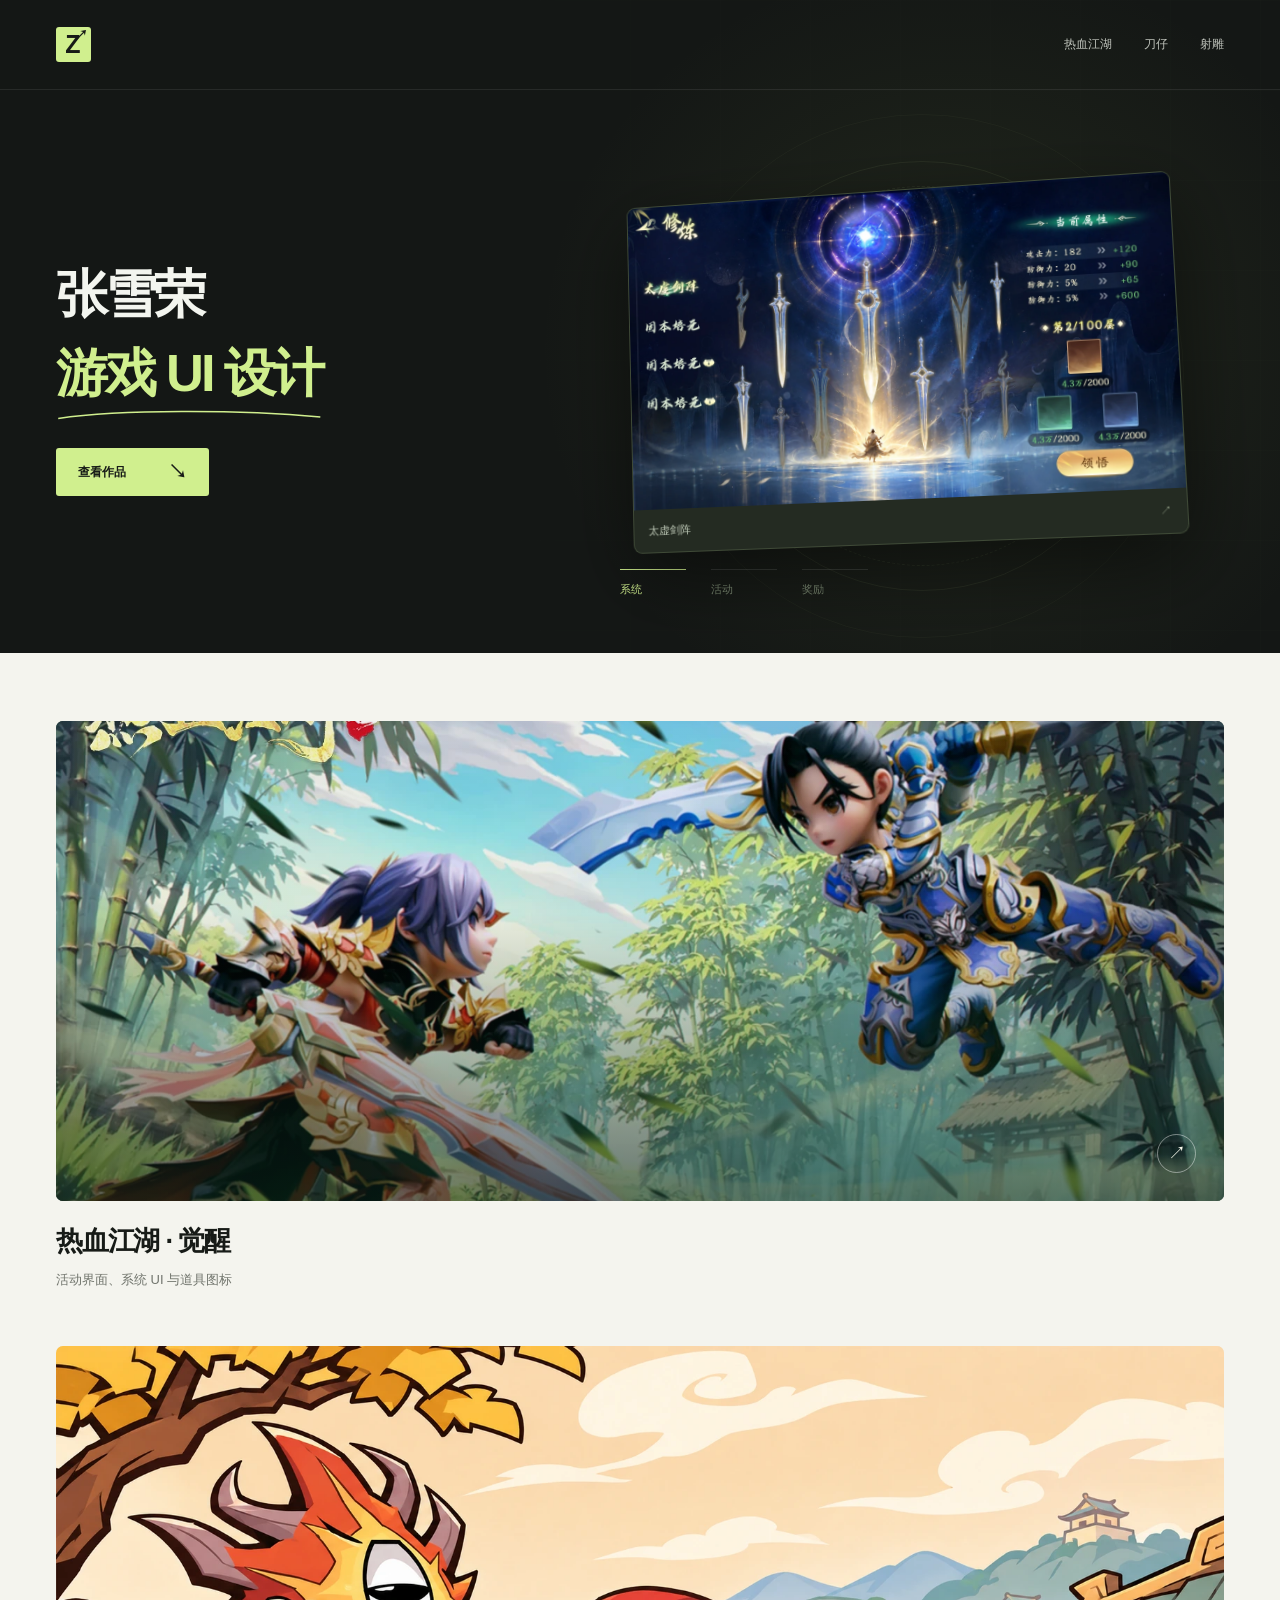
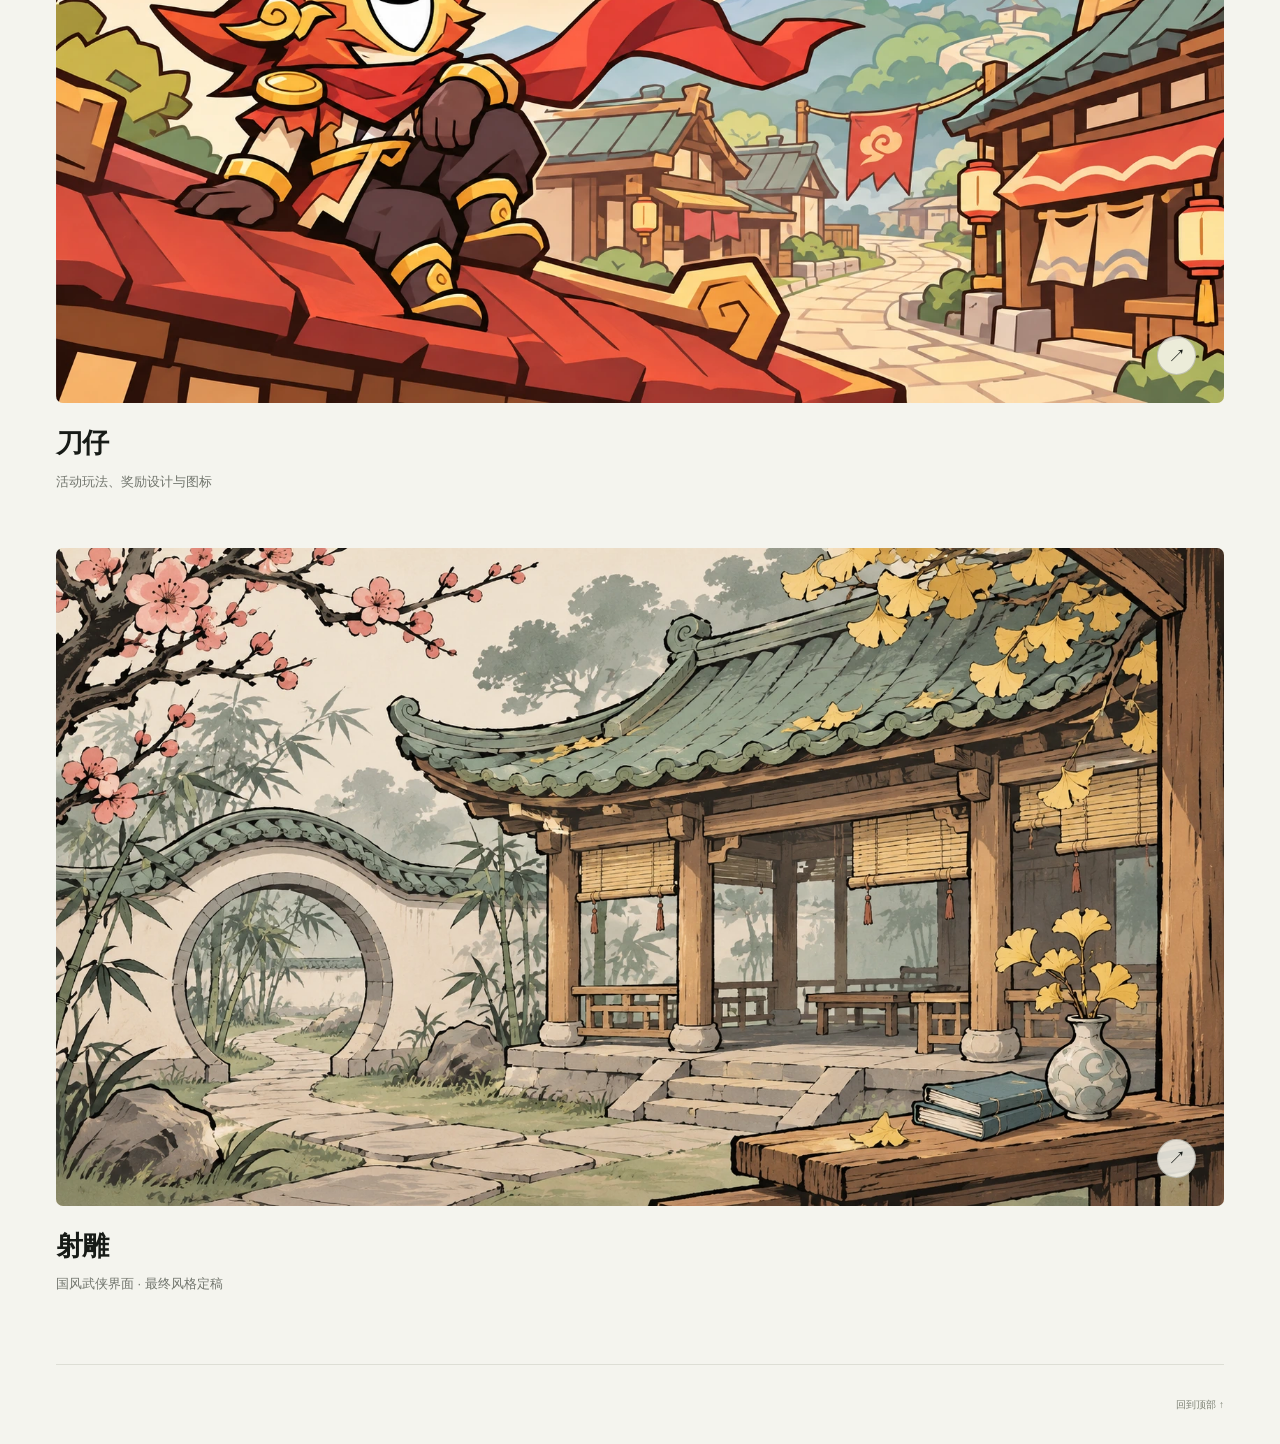
==== index.html @ 5adedd6f "Publish portfolio pages, images and downloads" ====
<!doctype html>
<html lang="zh-CN">
<head>
  <meta charset="utf-8">
  <meta name="viewport" content="width=device-width, initial-scale=1">
  <meta name="theme-color" content="#141715">
  <meta name="description" content="张雪荣的游戏 UI 设计作品集：热血江湖·觉醒、刀仔、射雕。">
  <title>张雪荣 · 游戏 UI 设计作品集</title>
  <link rel="icon" href="assets/favicon.svg" type="image/svg+xml">
  <link rel="stylesheet" href="styles.css?v=20261116-controls">
  <link rel="preload" as="image" href="assets/swords.webp">
  <script src="data.js" defer></script>
  <script src="app.js?v=20261116-controls" defer></script>
</head>
<body data-page="home" class="compact-home">
  <a class="skip-link" href="#main">跳到主要内容</a>
  <div class="reading-progress" aria-hidden="true"></div>
  <header class="site-header">
    <a class="brand" href="index.html" aria-label="张雪荣作品集首页"><span class="brand-mark">Z<span>↗</span></span></a>
    <nav aria-label="项目导航"><a href="jianghu.html">热血江湖</a><a href="daozai.html">刀仔</a><a href="shediao.html">射雕</a></nav>
    
  </header>
  <main id="main">
    <section class="hero">
      <div class="hero-glow" aria-hidden="true"></div><canvas id="particles" aria-hidden="true"></canvas>
      <div class="hero-inner shell">
        <div class="hero-copy">
          <h1>张雪荣<br><span class="accent-word">游戏 UI 设计<svg viewBox="0 0 360 18" fill="none" aria-hidden="true"><path d="M3 13C87 1 245 1 357 11"/></svg></span></h1>
          <a class="button button-lime magnetic" href="#projects">查看作品 <span>↘</span></a>
        </div>
        <div class="hero-stage" aria-label="代表作品预览">
          <div class="stage-orbit" aria-hidden="true"></div>
          <button class="hero-art" data-art="swords" type="button" aria-label="放大查看太虚剑阵">
            <img id="hero-image" src="assets/swords.webp" width="1334" height="750" alt="太虚剑阵修炼界面" fetchpriority="high">
            <div class="hero-art-foot"><span id="hero-art-label">太虚剑阵</span><span aria-hidden="true">↗</span></div>
          </button>
          <div class="hero-selector" role="group" aria-label="切换代表作品"><button class="selected" data-hero="swords" aria-pressed="true">系统</button><button data-hero="launch" aria-pressed="false">活动</button><button data-hero="daily" aria-pressed="false">奖励</button></div>
        </div>
      </div>
    </section>
    <section class="projects-section shell section-pad" id="projects" aria-label="项目作品">
      <article class="project-card project-jianghu reveal">
        <a class="project-cover landscape-cover" href="jianghu.html" aria-label="查看热血江湖觉醒项目">
          <img src="assets/jianghu-cover.webp" width="1334" height="750" alt="热血江湖觉醒项目封面" loading="lazy">
          <span class="cover-visit" aria-hidden="true"><span>↗</span></span>
        </a>
        <div class="project-info"><div><h2><a href="jianghu.html">热血江湖 · 觉醒</a></h2><p>活动界面、系统 UI 与道具图标</p></div></div>
      </article>
      <article class="project-card project-daozai reveal" id="daozai">
        <a class="project-cover landscape-cover illustrated-cover" href="daozai.html" aria-label="查看刀仔项目">
          <img src="assets/daozai-cover-v4.webp" width="1672" height="941" alt="刀仔：独眼角色坐在屋檐上，身后是延伸至远山的江湖街巷" loading="lazy">
          <span class="cover-visit" aria-hidden="true"><span>↗</span></span>
        </a>
        <div class="project-info"><div><h2><a href="daozai.html">刀仔</a></h2><p>活动玩法、奖励设计与图标</p></div></div>
      </article>
      <article class="project-card project-shediao reveal" id="shediao">
        <a class="project-cover landscape-cover illustrated-cover" href="shediao.html" aria-label="查看射雕项目">
          <img src="assets/shediao-cover-v2.webp" width="1672" height="941" alt="射雕：青瓦庭院、月洞门与竹梅手绘场景" loading="lazy">
          <span class="cover-visit" aria-hidden="true"><span>↗</span></span>
        </a>
        <div class="project-info"><div><h2><a href="shediao.html">射雕</a></h2><p>国风武侠界面 · 最终风格定稿</p></div></div>
      </article>
    </section>
  </main>
  <footer class="site-footer shell"><a href="#">回到顶部 ↑</a></footer>
  <button class="back-to-top" aria-label="回到顶部">↑</button>
</body>
</html>
---- styles.css ----
@charset "UTF-8";
:root{--ink:#171b17;--muted:#71756d;--paper:#f4f4ee;--line:#ddded5;--lime:#d0ef8e;--olive:#5c7046;--ease:cubic-bezier(.22,1,.36,1);--font:-apple-system,BlinkMacSystemFont,"PingFang SC","Hiragino Sans GB","Microsoft YaHei",sans-serif}
*{box-sizing:border-box}html{scroll-behavior:smooth;scroll-padding-top:100px}body{margin:0;color:var(--ink);background:var(--paper);font-family:var(--font);font-size:15px;line-height:1.7;-webkit-font-smoothing:antialiased}body.modal-open{overflow:hidden}button,a{-webkit-tap-highlight-color:transparent}button,input{font:inherit}button{cursor:pointer}a{color:inherit;text-decoration:none}button{color:inherit}img{display:block;max-width:100%;height:auto}button:focus-visible,a:focus-visible{outline:3px solid #829c51;outline-offset:6px}::selection{background:var(--lime);color:var(--ink)}h1,h2,h3,p,figure{margin:0}h1,h2,h3{font-weight:600;line-height:1.3;letter-spacing:-.045em}.shell{width:min(1240px,calc(100% - 112px));margin-inline:auto}.section-pad{padding-block:104px}.eyebrow{font-family:var(--font);font-size:11px;font-weight:600;letter-spacing:.16em;line-height:1.5}.green-period{color:#72964b}.site-header{position:absolute;z-index:30;top:0;left:0;width:100%;display:flex;align-items:center;justify-content:space-between;gap:26px;padding:27px 56px;color:#f5f7ee;border-bottom:1px solid #ffffff15}.brand{display:flex;align-items:center;gap:12px;flex-shrink:0;font-size:12px;font-weight:650;letter-spacing:.12em;line-height:1.4}.brand small{display:block;font-size:8px;letter-spacing:.19em;opacity:.5;margin-top:4px}.brand-mark{background:var(--lime);color:var(--ink);width:35px;height:35px;display:flex;justify-content:center;align-items:center;font-size:25px;font-weight:700;position:relative;border-radius:3px}.brand-mark>span{position:absolute;right:2px;top:-2px;font-size:15px}.site-header nav{display:flex;gap:32px;font-size:12px;color:#c2c6be}.site-header nav a{position:relative;padding:5px 0}.site-header nav a:after{content:"";position:absolute;bottom:0;left:0;width:0;height:1px;background:var(--lime);transition:width .3s}.site-header nav a:hover:after{width:100%}.site-header nav span{font-size:9px;opacity:.5;margin-left:4px}.status-dot{width:5px;height:5px;border-radius:50%;background:var(--lime);display:inline-block}.reading-progress{position:fixed;top:0;left:0;height:3px;background:var(--lime);z-index:100;width:0;pointer-events:none}.skip-link{position:fixed;top:-100px;left:10px;padding:10px 20px;background:var(--lime);z-index:101}.skip-link:focus{top:8px}.hero{background:#141715;color:#f3f5ef;position:relative;isolation:isolate;overflow:hidden;padding-top:102px}.hero-inner{min-height:650px;display:grid;grid-template-columns:1fr 1.12fr;align-items:center;gap:24px;padding-block:66px 74px}.hero-copy{position:relative;z-index:3}.hero .eyebrow{color:#a6b598;font-size:10px;display:flex;gap:10px;align-items:center}.tiny-cross{color:var(--lime);font-size:19px}.hero h1{font-size:clamp(36px,4.1vw,60px);line-height:1.4;font-weight:600;margin:27px 0 26px;white-space:nowrap;letter-spacing:-.055em}.accent-word{color:var(--lime);position:relative;display:inline-block}.accent-word svg{position:absolute;left:0;bottom:-10px;width:100%;height:15px;stroke:var(--lime);stroke-width:2;stroke-dasharray:400;stroke-dashoffset:400;animation:draw-line 1.2s .6s forwards}.hero-person{font-size:19px;letter-spacing:.07em;font-weight:500}.hero-person span{font-size:12px;font-weight:400;letter-spacing:.04em;color:#a5afa0;margin-left:17px;padding-left:17px;border-left:1px solid #ffffff26}.hero-description{font-size:12px;color:#939c8e;line-height:2.1;margin:17px 0 30px}.button{display:inline-flex;align-items:center;justify-content:space-between;gap:42px;padding:14px 22px;border-radius:3px;font-size:12px;font-weight:600;transition:background .2s,transform .3s}.button-lime{background:var(--lime);color:var(--ink)}.button-lime:hover{background:#e0ffa1}.button span{font-size:19px;line-height:1}.hero-glow{position:absolute;z-index:-1;right:-150px;top:-100px;width:950px;height:900px;background:radial-gradient(ellipse,rgba(130,157,80,.13),transparent 62%);pointer-events:none}.hero:before{content:"";position:absolute;inset:0;z-index:-1;opacity:.16;background-image:linear-gradient(#9cae8a16 1px,transparent 1px),linear-gradient(90deg,#9cae8a16 1px,transparent 1px);background-size:90px 90px;mask-image:linear-gradient(90deg,transparent,#000)}#particles{position:absolute;inset:0;width:100%;height:100%;z-index:-1;pointer-events:none}.hero-stage{height:490px;position:relative;perspective:1500px;isolation:isolate}.stage-orbit{position:absolute;width:430px;height:430px;border:1px solid #b5d28f16;border-radius:50%;left:50%;top:50%;transform:translate(-50%,-50%)}.stage-orbit:before{content:"";position:absolute;inset:-48px;border:1px solid #b5d28f0b;border-radius:50%}.stage-orbit:after{content:"";position:absolute;inset:24px;border:1px dashed #b5d28f18;border-radius:50%;animation:orbit 90s linear infinite}.stage-note{font-size:8px;letter-spacing:.2em;color:#829078;position:absolute;top:32px;right:24px}.floating-label{position:absolute;left:12px;top:53px;color:#becbad;font-size:9px;letter-spacing:.13em;display:flex;align-items:center;gap:9px}.floating-label span{width:5px;height:5px;background:var(--lime);border-radius:50%;box-shadow:0 0 14px #d0ef8e;animation:pulse 3s infinite}.hero-art{position:absolute;z-index:2;left:-14px;top:112px;width:92%;padding:0;text-align:left;background:#242b22;border:1px solid #62725270;border-radius:9px;overflow:hidden;box-shadow:0 25px 80px #0008;transform:rotateY(-8deg) rotateX(5deg) rotateZ(-3deg);transition:transform .6s var(--ease),border-color .3s;will-change:transform}.hero-art:hover{border-color:#d0ef8e9c;transform:rotateY(0) rotateX(0) rotateZ(0)}.hero-art img{width:100%;aspect-ratio:1334/750;object-fit:contain;transition:opacity .2s}.art-topbar{display:flex;align-items:center;gap:5px;padding:10px 12px;font-size:7px;letter-spacing:.13em;color:#a5b39a}.art-topbar i{width:4px;height:4px;border-radius:50%;background:#9aaa8470}.art-topbar i:first-child{background:#d0ef8e}.art-topbar span:nth-last-child(2){margin-left:10px}.art-topbar span:last-child{margin-left:auto}.hero-art-foot{display:flex;justify-content:space-between;gap:10px;font-size:8px;color:#c0cbb9;padding:10px 13px}.hero-art-foot span:last-child{color:#8d9a82}.mini-art{position:absolute;z-index:1;right:-7px;top:80px;width:135px;transform:rotate(10deg);border:5px solid #2b3226;border-radius:7px;box-shadow:0 15px 50px #0009;animation:float 7s ease-in-out infinite}.mini-art img{width:100%;border-radius:2px}.mini-art span{position:absolute;bottom:-24px;left:20px;font-size:8px;color:#9db08a;letter-spacing:.15em;white-space:nowrap}.hero-selector{position:absolute;bottom:2px;left:0;display:flex;gap:25px}.hero-selector button{background:none;border:none;border-top:1px solid #ffffff22;padding:9px 0;font-size:10px;color:#7b8972;min-width:76px;text-align:left;transition:color .2s,border-color .2s}.hero-selector button span{font-size:9px;margin-left:8px}.hero-selector button.selected{border-color:var(--lime);color:var(--lime)}.stage-coordinate{position:absolute;bottom:62px;right:4px;font-size:7px;letter-spacing:.2em;color:#6f7b65;writing-mode:vertical-rl}.hero-bottom{display:flex;justify-content:space-between;align-items:center;gap:16px;border-top:1px solid #ffffff16;padding-block:20px;color:#8a9581;font-size:10px;letter-spacing:.06em}.hero-bottom .status-dot{margin-right:7px;width:4px;height:4px}.hero-bottom b{font-weight:400;color:#4c5844;margin:0 16px}.hero-bottom a{color:#bdc7b3;display:flex;align-items:center;gap:20px}.scroll-arrow{animation:bounce 2.4s infinite;font-size:19px;line-height:1}.discipline-strip{overflow:hidden;background:var(--lime);padding:14px 0}.discipline-strip>div{display:flex;width:max-content;gap:48px;align-items:center;animation:marquee 40s linear infinite}.discipline-strip span{font-size:12px;font-weight:600;letter-spacing:.12em;white-space:nowrap}.discipline-strip i{font-size:18px;line-height:1;font-style:normal}.section-heading{display:flex;align-items:flex-end;justify-content:space-between;gap:40px;margin-bottom:45px}.section-heading .eyebrow{color:var(--muted);margin-bottom:14px}.section-heading h2{font-size:36px}.section-heading>p{color:var(--muted);font-size:12px;line-height:1.9}.project-card+.project-card{margin-top:66px}.project-cover{position:relative;display:block;overflow:hidden;border-radius:7px;isolation:isolate}.landscape-cover{height:480px;background:#1b372e}.landscape-cover>img{width:100%;height:100%;object-fit:cover;object-position:50% 48%;transition:transform 1s var(--ease),filter .8s}.landscape-cover:after{content:"";position:absolute;inset:0;background:linear-gradient(180deg,#071b2a10 40%,#08241c99)}.project-cover:hover>img{transform:scale(1.035)}.cover-index{position:absolute;left:28px;top:25px;z-index:3;font-size:9px;letter-spacing:.15em;background:#13221c88;backdrop-filter:blur(12px);color:white;padding:7px 11px;border:1px solid #ffffff30;border-radius:2px}.cover-stamp{position:absolute;left:32px;bottom:25px;z-index:3;font-size:25px;color:#f8f9ec;font-weight:500;letter-spacing:.08em;line-height:1.4}.cover-stamp small{font-size:8px;font-weight:400;letter-spacing:.2em}.cover-visit{position:absolute;right:28px;bottom:28px;z-index:3;color:#f8f9ec;font-size:10px;display:flex;align-items:center;gap:15px}.cover-visit>span{display:grid;place-items:center;width:39px;height:39px;border:1px solid #ffffff70;border-radius:50%;font-size:18px;transition:background .3s,color .3s,transform .3s}.project-cover:hover .cover-visit>span{background:var(--lime);border-color:var(--lime);color:var(--ink);transform:rotate(45deg)}.project-info{display:flex;justify-content:space-between;gap:35px;padding:25px 0 0}.project-info .eyebrow{font-size:8px;color:var(--olive);letter-spacing:.15em}.project-info h3{font-size:25px;margin:8px 0 11px}.project-info h3 span{font-size:22px;display:inline-block;margin-left:8px;font-weight:400}.project-info p:not(.eyebrow){font-size:12px;color:var(--muted);max-width:620px}.project-tags{text-align:right;padding-top:2px;flex-shrink:0}.project-tags>span{border:1px solid var(--line);font-size:9px;padding:5px 10px;border-radius:20px;display:inline-block;margin:0 0 13px 3px}.project-tags>a{display:block;font-size:11px;color:#556b3c;margin-top:15px}.project-tags b{font-size:16px;margin-left:10px;font-weight:400}.portrait-cover{height:470px;background:#252326;background-image:radial-gradient(ellipse at 65% 20%,#65423680,transparent 70%)}.portrait-cover:before{content:"";position:absolute;inset:0;background:repeating-linear-gradient(90deg,transparent,transparent 89px,#ffffff06 90px)}.portrait-cover-title{position:absolute;left:7%;top:42%;z-index:2;color:#f1e3c6}.portrait-cover-title>span{display:block;font-size:42px;letter-spacing:-.04em}.portrait-cover-title i{font-weight:300;font-family:Georgia,serif;font-size:31px;color:#b79465}.portrait-cover-title small{font-size:8px;display:block;line-height:1.9;margin-top:18px;letter-spacing:.17em;color:#b8a78e}.portrait-lineup{position:absolute;left:37%;right:6%;height:100%;display:flex;align-items:center;gap:20px;transform:rotate(-7deg);transition:transform .8s var(--ease)}.portrait-lineup img{width:31%;height:auto;max-height:86%;object-fit:contain;border:4px solid #776c5d50;border-radius:6px;box-shadow:0 20px 40px #0009}.portrait-lineup img:nth-child(2){transform:translateY(-18px)}.portrait-lineup img:nth-child(3){transform:translateY(17px)}.portrait-cover:hover .portrait-lineup{transform:rotate(-4deg) translateY(-7px)}.collection-section{background:#eaece4;border-block:1px solid #e0e3d8}.collection-toolbar{display:flex;align-items:center;justify-content:space-between;margin-bottom:27px;gap:20px}.filter-list{display:flex;gap:7px;flex-wrap:wrap}.filter-list button{border:1px solid #d4d8ca;background:transparent;color:#6a7261;font-size:11px;border-radius:30px;padding:8px 17px;transition:background .2s,color .2s}.filter-list button.active{background:var(--ink);color:#f3f5ea;border-color:var(--ink)}.filter-list button span{font-size:8px;opacity:.6;margin-left:5px}.gallery-hint{font-size:10px;color:#7e8774;white-space:nowrap}.collection-grid{display:grid;grid-template-columns:repeat(3,1fr);gap:30px 23px}.work-card{min-width:0}.work-image{position:relative;width:100%;padding:22px;background:#dce0d3;border:none;display:grid;place-items:center;overflow:hidden;border-radius:4px;min-height:0}.collection-grid .work-image{height:268px}.work-image img{width:100%;height:100%;max-height:100%;object-fit:contain;transition:transform .7s var(--ease),filter .5s;filter:drop-shadow(0 8px 13px #19230f22)}.work-image:hover img{transform:scale(1.035)}.work-image:after{content:"↗";position:absolute;bottom:12px;right:12px;display:grid;place-items:center;width:28px;height:28px;border-radius:50%;background:#f4f6eeef;color:var(--ink);font-size:15px;opacity:0;transform:translateY(4px);transition:.3s}.work-image:hover:after,.work-image:focus-visible:after{opacity:1;transform:translateY(0)}.work-image[data-group=daozai]{background:#e2ddd1}.work-image[data-group=shediao]{background:#d8ded4}.work-card figcaption{display:flex;justify-content:space-between;gap:12px;padding-top:13px;align-items:flex-start}.work-card h3{font-size:13px;font-weight:500;letter-spacing:0;line-height:1.5}.work-card figcaption p{font-size:9px;color:#858b7e;margin-top:4px}.work-card figcaption>span{font-size:8px;letter-spacing:.08em;color:#8c9384;padding-top:3px}.downloads{display:grid;grid-template-columns:1.1fr 1fr;gap:80px;align-items:center}.downloads .eyebrow{color:var(--muted);margin-bottom:22px}.downloads h2{font-size:38px;line-height:1.45}.downloads p:not(.eyebrow){font-size:12px;color:var(--muted);margin-top:20px}.download-links a{display:flex;align-items:center;gap:20px;padding:28px 0;border-bottom:1px solid var(--line);transition:padding .3s}.download-links a:first-child{border-top:1px solid var(--line)}.download-links a:hover{padding-left:8px}.download-links .file-format{font-size:9px;color:var(--olive);letter-spacing:.07em;border:1px solid #cdd7bf;width:43px;height:51px;display:grid;place-items:center;border-radius:3px}.download-links a>span:nth-child(2){font-size:14px}.download-links small{display:block;color:var(--muted);font-size:9px;margin-top:7px}.download-links b{margin-left:auto;font-size:22px;font-weight:400}.site-footer{border-top:1px solid var(--line);padding-block:31px;display:flex;justify-content:space-between;align-items:center;gap:20px;font-size:10px;color:#7d8275}.footer-name{font-size:13px;color:var(--ink)}.footer-name span{font-size:8px;letter-spacing:.08em;margin-left:12px;color:var(--muted)}.site-footer p{font-size:8px;letter-spacing:.14em}.back-to-top{position:fixed;right:24px;bottom:24px;z-index:20;display:grid;place-items:center;width:40px;height:40px;border:1px solid #c8d6b4;border-radius:50%;background:#e5eed9ef;color:#314022;font-size:19px;opacity:0;visibility:hidden;transform:translateY(10px);transition:.3s}.back-to-top.visible{opacity:1;visibility:visible;transform:translateY(0)}.js .reveal{opacity:0;transform:translateY(25px);transition:opacity .8s var(--ease),transform .8s var(--ease)}.js .reveal.in-view{opacity:1;transform:translateY(0)}
/* Project pages */
.case-page .site-header{background:#141715}.case-intro{padding-top:155px;padding-bottom:53px;background:#141715;color:#eef2e7}.breadcrumb{font-size:10px;color:#9da991;display:flex;gap:13px;align-items:center;margin-bottom:35px}.breadcrumb a:hover{color:var(--lime)}.case-intro .eyebrow{color:#a7bc8c;font-size:9px;margin-bottom:15px}.case-title-row{display:flex;align-items:flex-end;justify-content:space-between;gap:35px}.case-title-row h1{font-size:54px;line-height:1.35}.case-subtitle{color:#a8b19f;font-size:13px;max-width:650px;margin-top:21px;line-height:1.9}.case-number{font-size:90px;font-weight:300;line-height:1;color:#71825e55;letter-spacing:-.07em}.case-meta{display:flex;gap:50px;margin-top:34px;padding-top:25px;border-top:1px solid #ffffff18}.case-meta>div{font-size:12px;color:#d8e0cf}.case-meta small{display:block;font-size:8px;letter-spacing:.13em;color:#7e8c70;margin-bottom:7px}.case-meta a{color:var(--lime)}.case-feature{padding-top:36px;background:linear-gradient(#141715 70%,var(--paper) 70%)}.case-feature .feature-landscape{width:100%;border-radius:5px;aspect-ratio:2.3;object-fit:cover;object-position:center 42%}.case-feature .feature-portraits{border-radius:5px;display:flex;align-items:center;justify-content:center;gap:8%;padding:40px;height:490px;background:radial-gradient(ellipse at 50% 20%,#584338,#262225 75%);overflow:hidden}.feature-portraits img{width:auto;height:100%;max-width:29%;object-fit:contain;filter:drop-shadow(0 20px 18px #0007);border-radius:3px}.feature-portraits img:nth-child(2){transform:translateY(-7px) rotate(-3deg)}.case-body{padding-top:56px}.case-nav{position:sticky;top:0;z-index:25;background:#f4f4eef2;backdrop-filter:blur(15px);border-top:1px solid var(--line);border-bottom:1px solid var(--line)}.case-nav-inner{display:flex;align-items:center;gap:28px;overflow:auto;scrollbar-width:none;padding-block:17px}.case-nav a{white-space:nowrap;font-size:11px;color:#7a8270;transition:color .3s}.case-nav a.active{color:#34491f}.case-nav a.active:before{content:"";display:inline-block;width:5px;height:5px;border-radius:50%;background:#708e4e;vertical-align:middle;margin-right:6px}.case-nav .nav-label{font-size:8px;letter-spacing:.1em;color:#919884;white-space:nowrap;border-right:1px solid var(--line);padding-right:23px}.case-section{padding-top:77px;scroll-margin-top:15px}.case-section-heading{display:grid;grid-template-columns:50px 1fr auto;align-items:start;gap:20px;margin-bottom:28px}.section-index{font-family:Georgia,serif;font-style:italic;color:#819468;font-size:29px;line-height:1.3}.case-section h2{font-size:26px;letter-spacing:-.02em;margin-bottom:8px}.case-section-heading p{font-size:11px;color:#828b77;line-height:1.8}.case-section-heading>.eyebrow{font-size:8px;color:#8b9581;padding-top:9px;max-width:170px;text-align:right}.case-grid{display:grid;grid-template-columns:repeat(2,1fr);gap:26px}.case-grid .work-image{padding:15px;aspect-ratio:1334/800;background:#e5e8dd}.case-grid .work-card figcaption{padding:15px 0 5px}.case-grid .work-card h3{font-size:14px}.case-grid .work-card figcaption p{font-size:10px;line-height:1.7}.case-grid.portraits{grid-template-columns:repeat(2,1fr);gap:30px}.case-grid.portraits .work-image{height:570px;aspect-ratio:auto;padding:30px}.case-grid.triple{grid-template-columns:repeat(3,1fr)}.case-grid.triple .work-image{height:520px;padding:20px}.case-grid.single{grid-template-columns:1fr}.case-grid.single .work-image{aspect-ratio:2.4;padding:30px;background:#eaece5}.case-note{font-size:10px;color:#949c88;margin-top:30px;padding-top:20px;border-top:1px solid var(--line);line-height:1.8}.next-project{margin-top:90px;border-top:1px solid var(--line);padding-block:57px}.next-project>a{display:flex;justify-content:space-between;align-items:center;gap:20px}.next-project .eyebrow{font-size:9px;color:var(--muted);margin-bottom:14px}.next-project h2{font-size:35px}.next-project p:not(.eyebrow){font-size:11px;color:var(--muted);margin-top:10px}.next-project .next-arrow{width:65px;height:65px;display:grid;place-items:center;background:var(--lime);border-radius:50%;font-size:28px;transition:transform .3s}.next-project>a:hover .next-arrow{transform:rotate(45deg)}
/* Full-resolution gallery */
.lightbox{position:fixed;inset:0;z-index:80;background:#0b0e0bf5;backdrop-filter:blur(16px);display:grid;grid-template-rows:auto 1fr auto;color:#f2f5ec;opacity:0;visibility:hidden;transition:opacity .22s,visibility .22s}.lightbox.open{opacity:1;visibility:visible}.lightbox-header{display:flex;justify-content:space-between;align-items:center;padding:22px 32px;gap:20px}.lightbox-title{font-size:14px;font-weight:500}.lightbox-subtitle{font-size:10px;color:#8b9c7e;margin-top:4px}.lightbox-controls{display:flex;gap:12px;align-items:center}.lightbox-controls button,.lightbox-arrow{border:1px solid #ffffff27;background:#ffffff08;color:#e8eddf;border-radius:50%;height:40px;width:40px;font-size:20px;display:grid;place-items:center}.lightbox-controls button:hover,.lightbox-arrow:hover{background:#d0ef8e22}.lightbox-controls a{font-size:11px;color:#bdcaaa;margin-right:14px}.lightbox-viewport{min-height:0;position:relative;overflow:auto;display:grid;place-items:center;margin:0 84px;overscroll-behavior:contain}.lightbox-image{display:block;max-width:100%;max-height:calc(100dvh - 180px);width:auto;height:auto;object-fit:contain;transition:opacity .15s;cursor:zoom-in}.lightbox-viewport.zoomed{display:block}.lightbox-viewport.zoomed .lightbox-image{max-width:none;max-height:none;width:var(--zoom-width);height:auto;cursor:zoom-out;margin:auto}.lightbox-arrow{position:absolute;top:50%;z-index:3;transform:translateY(-50%);width:44px;height:44px}.lightbox-prev{left:22px}.lightbox-next{right:22px}.lightbox-bottom{padding:20px 32px;display:flex;justify-content:space-between;font-size:10px;color:#8d9a83;gap:20px}.lightbox-counter{font-variant-numeric:tabular-nums;color:#d0ef8e}.lightbox-bottom>span:last-child{font-size:9px}
@keyframes draw-line{to{stroke-dashoffset:0}}@keyframes orbit{to{transform:rotate(360deg)}}@keyframes float{0%,100%{transform:translateY(0) rotate(10deg)}50%{transform:translateY(-12px) rotate(8deg)}}@keyframes pulse{50%{opacity:.45}}@keyframes bounce{50%{transform:translateY(5px)}}@keyframes marquee{to{transform:translateX(-50%)}}@keyframes filter-in{from{opacity:0;transform:translateY(10px)}to{opacity:1;transform:translateY(0)}}.collection-grid .work-card{animation:filter-in .45s var(--ease) both}
html.motion-off{scroll-behavior:auto}html.motion-off *,html.motion-off *:before,html.motion-off *:after{animation:none!important;transition:none!important}html.motion-off .accent-word svg{stroke-dashoffset:0}html.motion-off .reveal{opacity:1;transform:none}html.motion-off #particles{display:none}
@media(min-width:1600px){.hero-inner{min-height:720px}.hero h1{font-size:62px}.hero-stage{height:500px}}
@media(max-width:1100px){.shell{width:calc(100% - 72px)}.site-header{padding-inline:36px}.site-header nav{gap:23px}.hero-inner{gap:25px;min-height:605px;grid-template-columns:1fr 1fr}.hero h1{font-size:42px}.hero-stage{height:390px}.hero-art{top:100px;width:100%;left:-5px}.hero-selector{gap:15px;bottom:0}.hero-selector button{min-width:65px}.stage-orbit{width:340px;height:340px}.mini-art{width:110px;right:-10px;top:60px}.floating-label{top:35px}.stage-note{top:10px}.stage-coordinate{bottom:50px;right:-15px}.landscape-cover{height:410px}.portrait-cover{height:400px}.project-info{gap:20px}.project-tags>span{font-size:8px;padding:4px 8px}.project-info p:not(.eyebrow){max-width:490px}.section-heading h2{font-size:32px}.downloads{gap:45px}.collection-grid .work-image{height:240px}.case-grid.portraits .work-image{height:470px}.case-grid.triple .work-image{height:420px}}
@media(max-width:850px){.site-header nav{gap:18px}.brand{font-size:10px}.brand small{font-size:7px}.hero-inner{min-height:auto;grid-template-columns:1fr;padding-block:70px 48px}.hero-copy{max-width:580px}.hero h1{font-size:54px;white-space:normal}.hero-stage{width:85%;margin:10px auto 0;height:440px}.hero-art{width:92%;top:83px;left:0}.hero-selector{bottom:0}.mini-art{width:140px;right:0;top:45px}.stage-orbit{width:400px;height:400px}.stage-coordinate{bottom:55px;right:10px}.stage-note{right:5%;top:10px}.floating-label{top:20px;left:0}.section-pad{padding-block:76px}.section-heading{align-items:flex-start;gap:20px}.section-heading h2{font-size:29px}.section-heading>p{font-size:10px}.landscape-cover{height:340px}.project-info{display:block}.project-tags{text-align:left;margin-top:17px;display:flex;gap:4px;align-items:center;flex-wrap:wrap}.project-tags>a{margin:0 0 10px auto}.project-tags>span{font-size:9px;margin-left:0}.portrait-cover{height:340px}.portrait-cover-title{left:6%;top:40%}.portrait-cover-title>span{font-size:32px}.portrait-lineup{left:36%;right:4%;gap:12px}.collection-grid{grid-template-columns:repeat(2,1fr)}.collection-grid .work-image{height:290px}.downloads{grid-template-columns:1fr;gap:35px}.downloads h2{font-size:36px}.site-footer{flex-wrap:wrap}.case-title-row h1{font-size:43px}.case-number{font-size:74px}.case-meta{gap:32px;flex-wrap:wrap}.case-feature .feature-portraits{height:380px;padding:25px;gap:6%}.case-section-heading{grid-template-columns:35px 1fr;gap:15px}.case-section-heading>.eyebrow{display:none}.case-grid.portraits .work-image{height:420px;padding:22px}.case-grid.triple{grid-template-columns:repeat(3,1fr);gap:15px}.case-grid.triple .work-image{height:330px;padding:12px}.case-grid{gap:20px}.case-grid .work-image{padding:10px}.case-grid .work-card h3{font-size:12px}.case-nav-inner{gap:23px}.case-section{padding-top:60px}}
@media(max-width:560px){.shell{width:calc(100% - 40px)}.site-header{padding:20px;gap:13px}.brand{gap:8px;font-size:8px;letter-spacing:.07em}.brand small{font-size:6px;letter-spacing:.1em;margin-top:3px}.brand-mark{width:29px;height:29px;font-size:22px}.brand-mark>span{font-size:12px}.site-header nav{gap:16px;font-size:10px;margin-left:auto}.site-header nav a:nth-child(2){display:none}.site-header nav span{display:none}.hero{padding-top:80px}.hero-inner{padding-block:51px 27px;gap:23px}.hero h1{font-size:clamp(32px,8.7vw,47px);line-height:1.5;margin-top:20px;margin-bottom:25px;letter-spacing:-.065em}.hero .eyebrow{font-size:8px;letter-spacing:.1em;gap:7px}.tiny-cross{font-size:16px}.hero-person{font-size:17px}.hero-person span{font-size:11px;margin-left:12px;padding-left:12px}.hero-description{font-size:11px;margin-block:15px 24px}.button{padding:12px 18px;font-size:11px;gap:35px}.hero-stage{width:100%;height:320px;margin-top:5px}.hero-art{width:93%;top:64px;left:0}.hero-art-foot{font-size:7px;padding:8px 10px}.art-topbar{padding:8px 10px;font-size:6px}.stage-orbit{width:270px;height:270px}.stage-orbit:before{inset:-25px}.mini-art{width:88px;right:3px;top:36px;border-width:3px}.mini-art span{font-size:6px;left:12px}.floating-label{font-size:7px;top:21px}.stage-note{font-size:6px;right:2%;top:0}.hero-selector{gap:24px;bottom:0}.hero-selector button{min-width:65px;font-size:8px}.hero-selector button span{font-size:8px}.stage-coordinate{display:none}.hero-bottom{padding-block:17px;font-size:8px;gap:5px}.hero-bottom>span:nth-child(2){display:none}.hero-bottom a{gap:15px}.discipline-strip{padding-block:11px}.discipline-strip span{font-size:9px}.discipline-strip>div{gap:28px}.discipline-strip i{font-size:13px}.section-pad{padding-block:58px}.section-heading{display:block;margin-bottom:28px}.section-heading .eyebrow{font-size:8px;margin-bottom:10px}.section-heading h2{font-size:26px;letter-spacing:-.06em}.section-heading>p{margin-top:14px;font-size:11px}.section-heading>p br{display:none}.project-card+.project-card{margin-top:40px}.landscape-cover{height:250px}.cover-index{top:15px;left:15px;font-size:7px;padding:5px 8px}.cover-stamp{left:18px;bottom:16px;font-size:18px}.cover-stamp small{font-size:6px}.cover-visit{right:15px;bottom:16px;gap:9px;font-size:8px}.cover-visit>span{width:30px;height:30px;font-size:16px}.project-info{padding-top:20px}.project-info h3{font-size:23px;margin-top:9px}.project-info p:not(.eyebrow){font-size:11px;line-height:1.9}.project-info .eyebrow{font-size:7px}.project-tags{margin-top:16px}.project-tags>a{font-size:10px}.project-tags>span{font-size:8px;padding:4px 8px}.portrait-cover{height:310px}.portrait-cover-title{top:20%;left:7%}.portrait-cover-title>span{font-size:25px}.portrait-cover-title small{font-size:6px;max-width:80px;line-height:1.7;margin-top:10px}.portrait-lineup{left:25%;right:5%;height:68%;top:22%;gap:10px;transform:rotate(-8deg)}.portrait-lineup img{border-width:2px;width:32%;max-height:100%}.portrait-lineup img:nth-child(1){transform:translateY(27px)}.portrait-lineup img:nth-child(2){transform:translateY(6px)}.portrait-lineup img:nth-child(3){transform:translateY(-20px)}.portrait-cover:hover .portrait-lineup{transform:rotate(-6deg)}.collection-toolbar{margin-bottom:20px}.filter-list{gap:6px}.filter-list button{font-size:9px;padding:7px 11px}.gallery-hint{display:none}.collection-grid{gap:23px 13px}.collection-grid .work-image{height:210px;padding:12px}.work-card h3{font-size:11px}.work-card figcaption p{font-size:8px;margin-top:4px}.work-card figcaption>span{display:none}.work-card figcaption{padding-top:10px}.work-image:after{opacity:1;width:22px;height:22px;right:7px;bottom:7px;font-size:12px}.downloads h2{font-size:30px}.downloads .eyebrow{font-size:8px;margin-bottom:17px}.downloads p:not(.eyebrow){font-size:11px}.downloads{gap:27px}.download-links a{padding:22px 0;gap:15px}.download-links a>span:nth-child(2){font-size:13px}.download-links small{font-size:9px}.download-links .file-format{width:37px;height:45px;font-size:8px}.site-footer{padding-block:24px;row-gap:17px}.site-footer p{font-size:7px;order:3;width:100%}.footer-name{font-size:11px}.footer-name span{font-size:7px;margin-left:6px}.site-footer>a:last-child{font-size:9px}.back-to-top{right:15px;bottom:15px;width:34px;height:34px;font-size:16px}.case-intro{padding-top:120px;padding-bottom:33px}.breadcrumb{font-size:9px;margin-bottom:27px}.case-intro .eyebrow{font-size:8px}.case-title-row h1{font-size:34px;letter-spacing:-.05em}.case-number{font-size:51px}.case-title-row{gap:15px}.case-subtitle{font-size:11px;margin-top:17px}.case-meta{gap:20px 28px;margin-top:25px;padding-top:20px}.case-meta>div{font-size:10px}.case-meta small{font-size:7px;margin-bottom:5px}.case-feature{padding-top:10px}.case-feature .feature-landscape{aspect-ratio:1.55}.case-feature .feature-portraits{height:260px;padding:25px 18px;gap:5%}.case-body{padding-top:32px}.case-nav-inner{padding-block:14px;gap:22px;width:calc(100% - 40px)}.case-nav a{font-size:10px}.case-nav .nav-label{display:none}.case-section{padding-top:43px}.case-section-heading{grid-template-columns:26px 1fr;gap:13px;margin-bottom:22px}.section-index{font-size:23px}.case-section h2{font-size:22px}.case-section-heading p{font-size:10px}.case-grid{grid-template-columns:1fr;gap:23px}.case-grid .work-image{padding:10px}.case-grid .work-card h3{font-size:13px}.case-grid .work-card figcaption p{font-size:9px}.case-grid .work-card figcaption{padding-top:12px}.case-grid.portraits{grid-template-columns:repeat(2,1fr);gap:13px}.case-grid.portraits .work-image{height:295px;padding:12px}.case-grid.portraits .work-card h3{font-size:12px}.case-grid.triple{grid-template-columns:1fr;gap:25px}.case-grid.triple .work-image{height:520px;padding:25px}.case-grid.single .work-image{padding:12px;aspect-ratio:2.05}.case-note{font-size:9px}.next-project{margin-top:60px;padding-block:35px}.next-project h2{font-size:27px}.next-project .next-arrow{width:48px;height:48px;font-size:23px}.next-project .eyebrow{font-size:8px}.next-project p:not(.eyebrow){font-size:10px}.lightbox-header{padding:17px 17px 14px;align-items:flex-start;gap:12px}.lightbox-title{font-size:12px}.lightbox-subtitle{font-size:8px;max-width:200px}.lightbox-controls{gap:8px}.lightbox-controls button{width:32px;height:32px;font-size:18px}.lightbox-controls a{display:none}.lightbox-viewport{margin:0 15px;align-items:center}.lightbox-image{max-height:calc(100dvh - 175px)}.lightbox-arrow{top:auto;bottom:15px;transform:none;width:34px;height:34px;font-size:17px}.lightbox-prev{left:17px}.lightbox-next{right:17px}.lightbox-bottom{justify-content:center;padding:26px 60px;font-size:9px}.lightbox-bottom>span:first-child,.lightbox-bottom>span:last-child{display:none}.lightbox-counter{font-size:11px}}
@media(max-width:370px){.site-header nav{gap:11px}.brand{font-size:7px}.brand small{font-size:5px}.hero-stage{height:290px}.hero-selector{gap:16px}.collection-grid .work-image{height:180px}.case-grid.portraits .work-image{height:255px}.project-tags>a{margin-left:0;width:100%}.case-title-row h1{font-size:29px}.case-number{font-size:40px}}
@media(prefers-reduced-motion:reduce){html{scroll-behavior:auto}*,*:before,*:after{animation:none!important;transition:none!important}.js .reveal{opacity:1;transform:none}.accent-word svg{stroke-dashoffset:0}#particles{display:none}}
/* Explicit grid tracks keep original artwork inside its frame at every aspect ratio. */
.work-image{grid-template-columns:minmax(0,1fr);grid-template-rows:minmax(0,1fr)}
.work-image img{min-width:0;min-height:0}
.hero-stage{height:auto;padding-top:90px;padding-bottom:80px}
.hero-art{position:relative;top:auto;left:0;width:92%}
.hero-selector{bottom:0}
@media(max-width:1100px){.hero-stage{height:auto;padding-top:80px;padding-bottom:75px}.hero-art{top:auto;left:0;width:94%}}
@media(max-width:850px){.hero-stage{height:auto;padding-top:75px;padding-bottom:80px}.hero-art{top:auto;left:0;width:92%}}
@media(max-width:560px){.hero-stage{height:auto;padding-top:60px;padding-bottom:65px}.hero-art{top:auto;left:0;width:93%}.hero-selector{bottom:0}}
@media print{.site-header,.hero-stage,.hero-bottom,.discipline-strip,.back-to-top,.reading-progress,.case-nav,.lightbox,.filter-list,.downloads,.next-project{display:none!important}.hero,.case-intro{background:white;color:black;padding:20px 0}.hero-inner{min-height:auto;display:block;padding:20px 0}.hero h1{font-size:32px}.hero-person,.hero-description,.case-subtitle{color:#333}.hero .button{display:none}.shell{width:100%}.section-pad{padding:25px 0}.project-cover{height:300px}.project-card,.work-card{break-inside:avoid}.js .reveal{opacity:1;transform:none}.collection-grid{grid-template-columns:repeat(3,1fr)}.case-feature{background:white}.case-section{padding-top:30px}.case-grid.portraits .work-image{height:350px}.site-footer{margin-top:20px}}
/* Concise portfolio: direct project entries and artwork-led case pages. */
.site-header nav a:nth-child(2){display:block}
.compact-home .hero-inner{min-height:0;padding-block:40px 44px}
.compact-home .hero h1{font-size:clamp(36px,4.1vw,60px);line-height:1.5;margin:0 0 35px}
.compact-home .hero-stage{padding-top:45px;padding-bottom:66px}
.compact-home .hero-art-foot{font-size:11px;padding:12px 15px}
.compact-home .hero-selector button{font-size:11px;padding-block:10px;min-width:66px}
.compact-home .projects-section{padding-block:68px}
.compact-home .project-info{display:flex;align-items:center;justify-content:space-between;gap:20px;padding-top:22px}
.compact-home .project-info h2{font-size:27px;line-height:1.4;margin-bottom:8px}
.compact-home .project-info p{font-size:13px}



.compact-home .project-card+.project-card{margin-top:55px}
.compact-home .portrait-lineup{left:16%;right:16%;top:0;height:100%;justify-content:center;gap:26px}
.compact-home .portrait-lineup img{width:29%;max-height:85%}
.compact-home .site-footer{justify-content:flex-end}
.compact-case .case-intro{padding-top:132px;padding-bottom:35px}
.compact-case .breadcrumb{margin-bottom:21px}
.compact-case .case-title-row{align-items:center}
.compact-case .case-title-row h1{font-size:44px}

.compact-case .case-body{padding-top:0}
.compact-case .case-nav-inner{gap:34px}
.compact-case .case-section{padding-top:51px}
.compact-case .case-section-heading{display:block;margin-bottom:24px}
.compact-case .case-section h2{font-size:24px;margin:0}
.compact-case .next-project{margin-top:55px;padding-block:30px;font-size:14px}
.compact-case .next-project>a{justify-content:flex-end;gap:24px}
.compact-case .site-footer{font-size:11px}
@media(max-width:850px){
 .compact-home .hero-inner{grid-template-columns:1fr 1.15fr;gap:24px;padding-block:48px}
 .compact-home .hero h1{font-size:clamp(30px,4.3vw,42px);white-space:nowrap}
 .compact-home .hero-stage{width:100%;margin:0;padding-top:36px;padding-bottom:57px}
 .compact-home .project-info h2{font-size:24px}
 .compact-home .portrait-lineup{gap:18px}
 .compact-case .case-title-row h1{font-size:36px}
}
@media(max-width:560px){
 .site-header nav{font-size:11px;gap:20px}
 .compact-home .hero-inner{grid-template-columns:1fr;padding-block:36px 30px;gap:20px}
 .compact-home .hero h1{font-size:37px;line-height:1.45;margin-bottom:25px}
 .compact-home .hero-stage{padding-top:12px;padding-bottom:59px}
 .compact-home .stage-orbit{width:240px;height:240px}
 .compact-home .hero-art{width:96%}
 .compact-home .hero-art-foot{font-size:9px;padding:9px 12px}
 .compact-home .hero-selector{gap:23px}
 .compact-home .hero-selector button{font-size:10px;min-width:58px}
 .compact-home .projects-section{padding-block:40px}
 .compact-home .project-info{gap:10px;padding-top:16px;align-items:flex-start}
 .compact-home .project-info h2{font-size:22px;margin-bottom:6px}
 .compact-home .project-info p{font-size:11px}
 
 
 .compact-home .project-card+.project-card{margin-top:35px}
 .compact-home .portrait-cover{height:280px}
 .compact-home .portrait-lineup{left:8%;right:8%;top:0;height:100%;gap:13px}
 .compact-home .portrait-lineup img{width:30%;max-height:83%}
 .compact-home .portrait-lineup img:nth-child(1){transform:translateY(12px)}
 .compact-home .portrait-lineup img:nth-child(2){transform:translateY(-7px)}
 .compact-home .portrait-lineup img:nth-child(3){transform:translateY(14px)}
 .compact-case .case-intro{padding-top:105px;padding-bottom:26px}
 .compact-case .breadcrumb{margin-bottom:16px}
 .compact-case .case-title-row{gap:14px;flex-wrap:wrap}
 .compact-case .case-title-row h1{font-size:30px}
 
 .compact-case .case-nav-inner{gap:23px}
 .compact-case .case-section{padding-top:32px}
 .compact-case .case-section-heading{margin-bottom:19px}
 .compact-case .case-section h2{font-size:21px}
 .compact-case .next-project{font-size:12px;margin-top:35px}
}
@media(max-width:370px){.compact-home .project-info h2{font-size:19px}.compact-home .project-info p{font-size:10px}.compact-case .case-title-row h1{font-size:27px}}

/* Show the new illustrated covers in full, with their original palette. */
.illustrated-cover{height:auto;aspect-ratio:1672/941;background:#f4e6cd}
.illustrated-cover>img{object-fit:contain;object-position:center}
.illustrated-cover:after{background:none}
.illustrated-cover:hover>img{transform:none}
.illustrated-cover .cover-visit>span{background:#f5f4ebdf;border-color:#17201b35;color:var(--ink)}
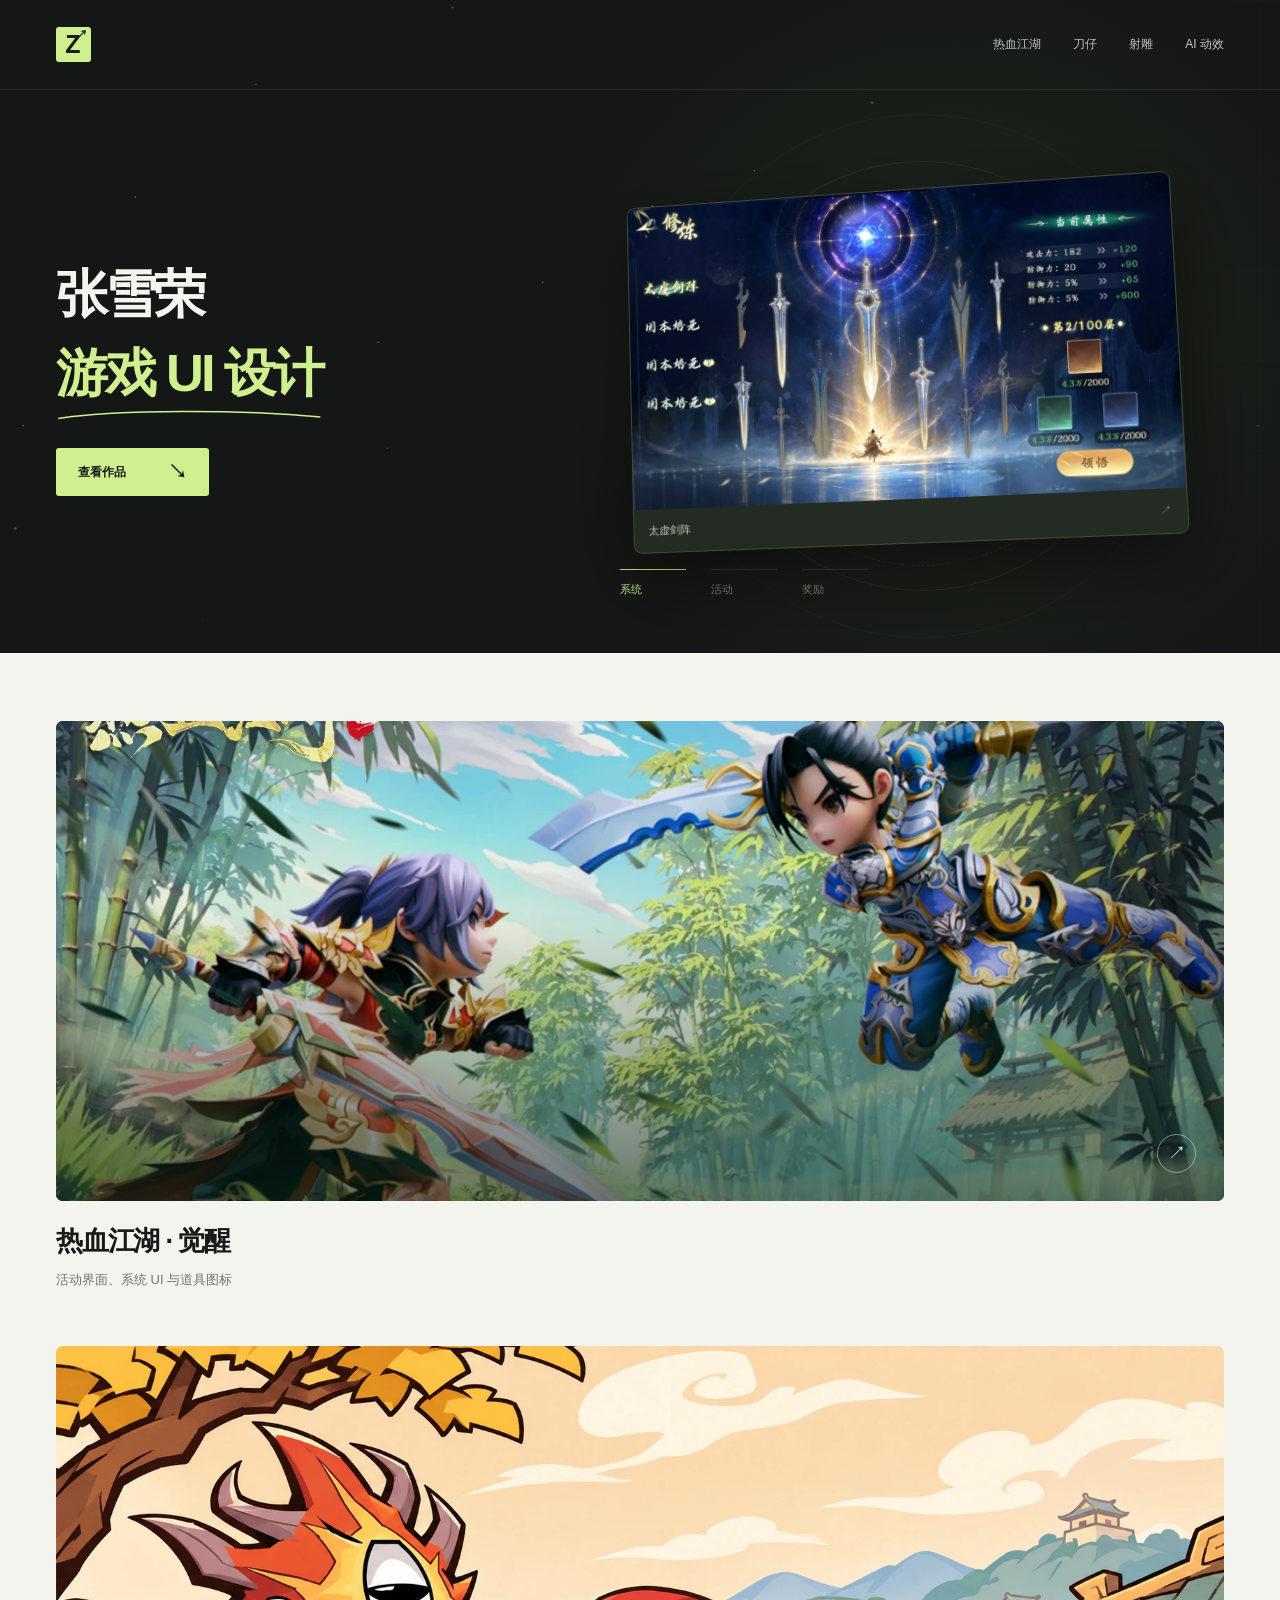
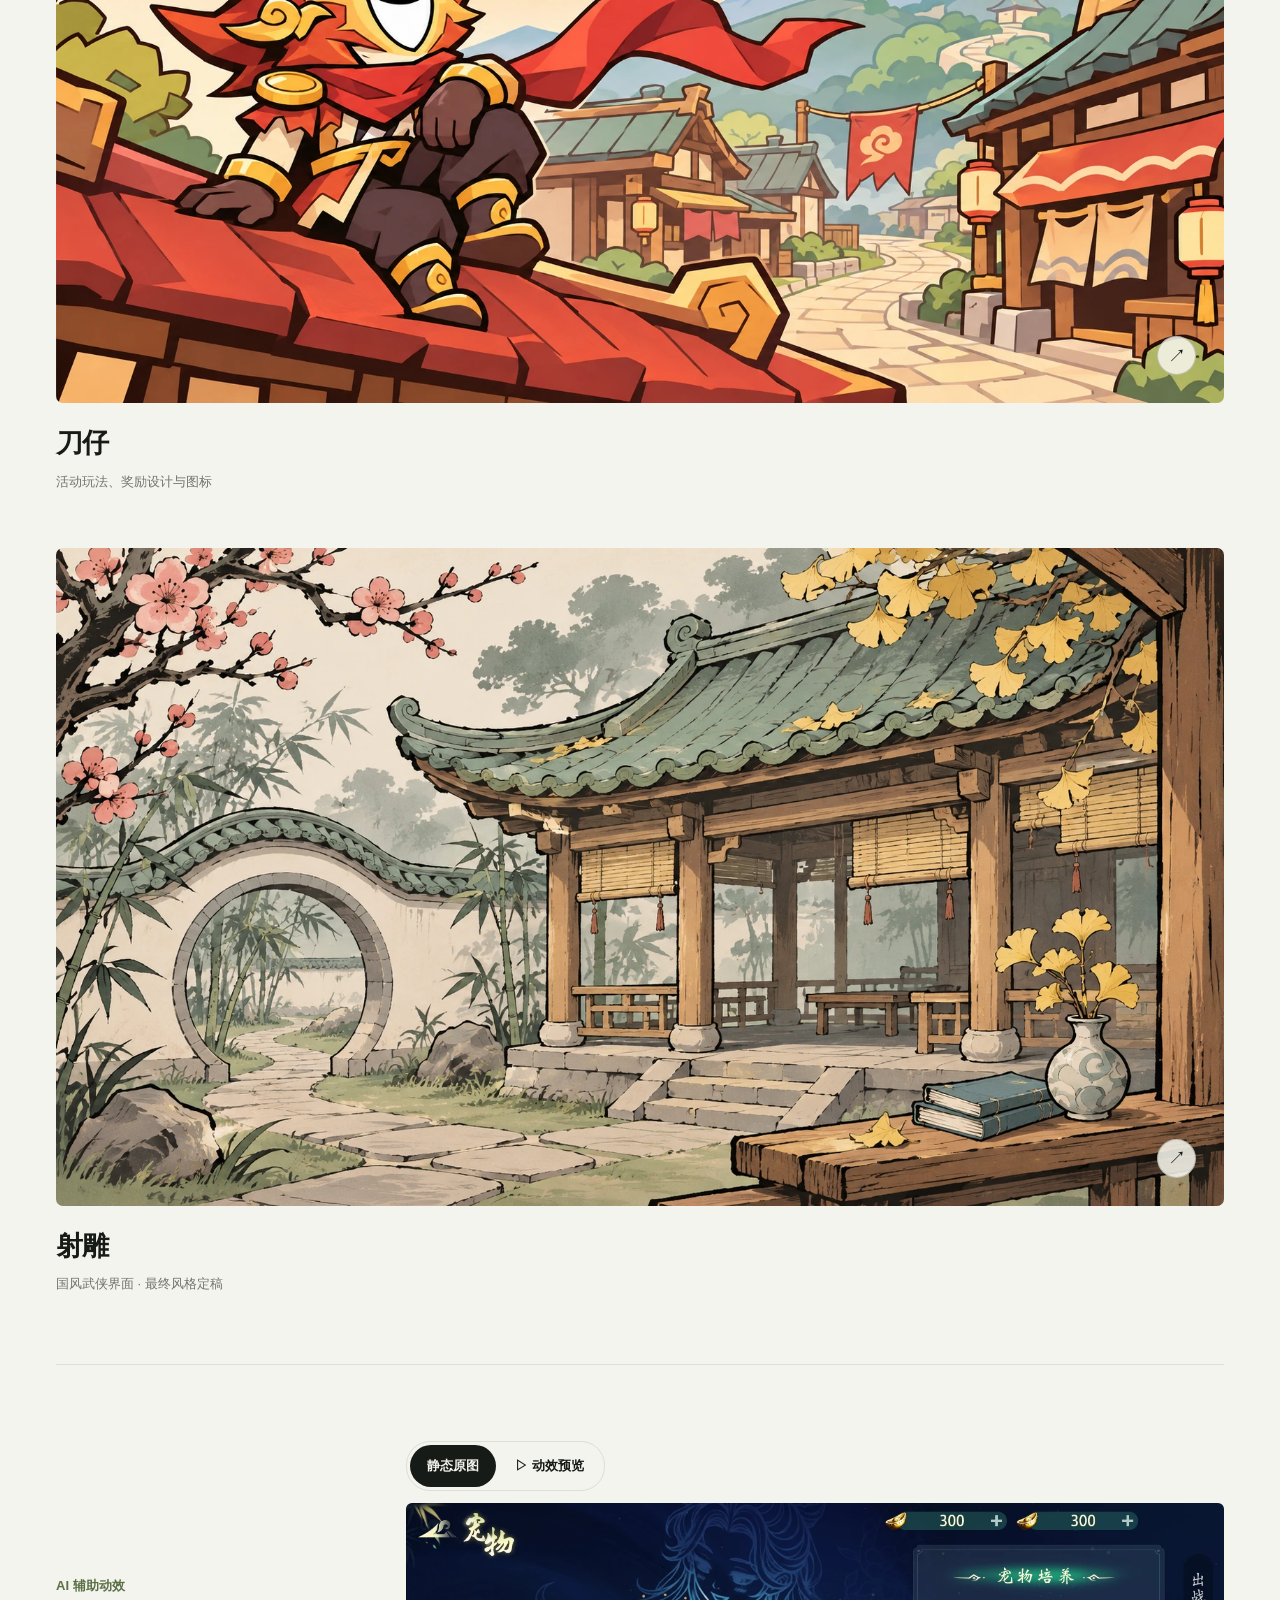
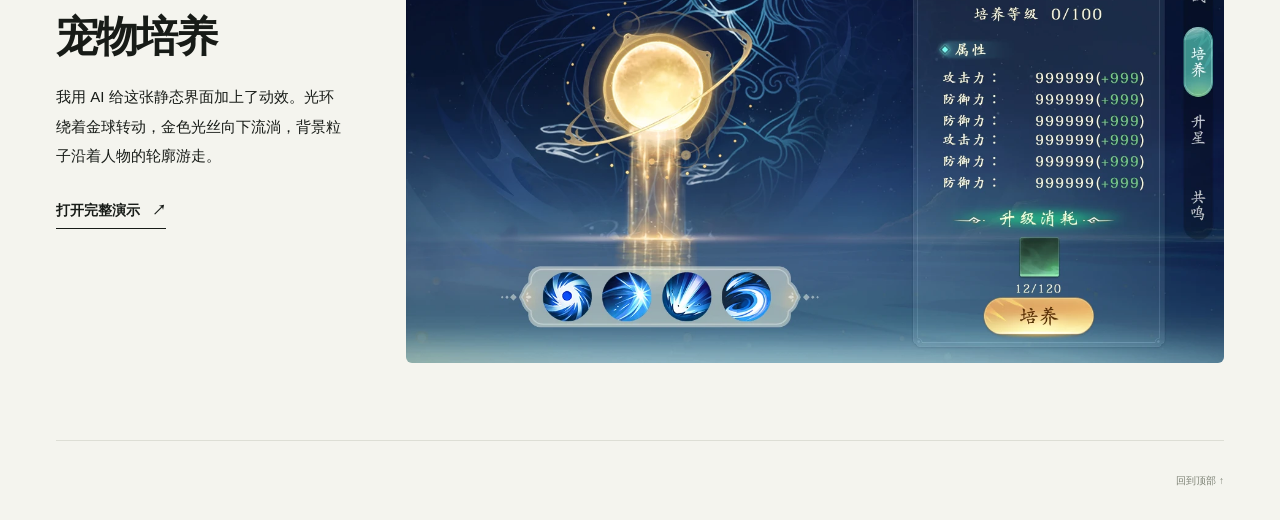
==== commit 9780f5af: "Show the pet cultivation artwork and its AI-assisted motion study" ====
--- a/index.html
+++ b/index.html
@@ -4,20 +4,21 @@
   <meta charset="utf-8">
   <meta name="viewport" content="width=device-width, initial-scale=1">
   <meta name="theme-color" content="#141715">
-  <meta name="description" content="张雪荣的游戏 UI 设计作品集：热血江湖·觉醒、刀仔、射雕。">
+  <meta name="description" content="张雪荣的游戏 UI 设计作品集，包含热血江湖·觉醒、刀仔、射雕，以及从静态原图制作的 AI 辅助动效示例。">
   <title>张雪荣 · 游戏 UI 设计作品集</title>
   <link rel="icon" href="assets/favicon.svg" type="image/svg+xml">
-  <link rel="stylesheet" href="styles.css?v=20261116-controls">
+  <link rel="stylesheet" href="styles.css?v=20261118-motion">
   <link rel="preload" as="image" href="assets/swords.webp">
   <script src="data.js" defer></script>
   <script src="app.js?v=20261116-controls" defer></script>
+  <script src="motion-preview.js" defer></script>
 </head>
 <body data-page="home" class="compact-home">
   <a class="skip-link" href="#main">跳到主要内容</a>
   <div class="reading-progress" aria-hidden="true"></div>
   <header class="site-header">
     <a class="brand" href="index.html" aria-label="张雪荣作品集首页"><span class="brand-mark">Z<span>↗</span></span></a>
-    <nav aria-label="项目导航"><a href="jianghu.html">热血江湖</a><a href="daozai.html">刀仔</a><a href="shediao.html">射雕</a></nav>
+    <nav aria-label="项目导航"><a href="jianghu.html">热血江湖</a><a href="daozai.html">刀仔</a><a href="shediao.html">射雕</a><a href="#ai-motion">AI 动效</a></nav>
     
   </header>
   <main id="main">
@@ -61,6 +62,24 @@
         <div class="project-info"><div><h2><a href="shediao.html">射雕</a></h2><p>国风武侠界面 · 最终风格定稿</p></div></div>
       </article>
     </section>
+    <section class="motion-case shell" id="ai-motion" aria-labelledby="motion-title">
+      <div class="motion-intro">
+        <p class="motion-category">AI 辅助动效</p>
+        <h2 id="motion-title">宠物培养</h2>
+        <p class="motion-description">我用 AI 给这张静态界面加上了动效。光环绕着金球转动，金色光丝向下流淌，背景粒子沿着人物的轮廓游走。</p>
+        <a class="motion-link" href="pet-cultivation-v6.html">打开完整演示 <span aria-hidden="true">↗</span></a>
+      </div>
+      <div class="motion-player">
+        <div class="motion-switch" role="group" aria-label="对比静态原图和动效" hidden>
+          <button type="button" data-mode="still" aria-pressed="true" aria-controls="motion-stage">静态原图</button>
+          <button type="button" data-mode="motion" aria-pressed="false" aria-controls="motion-stage"><span aria-hidden="true">▷</span> 动效预览</button>
+        </div>
+        <div class="motion-stage" id="motion-stage">
+          <img src="assets/pet-cultivation.webp" width="1334" height="750" loading="lazy" decoding="async" alt="宠物培养原图，金球悬浮在蓝色人物线稿前，右侧为属性面板">
+        </div>
+        <p class="motion-status" role="status"></p>
+      </div>
+    </section>
   </main>
   <footer class="site-footer shell"><a href="#">回到顶部 ↑</a></footer>
   <button class="back-to-top" aria-label="回到顶部">↑</button>
--- a/styles.css
+++ b/styles.css
@@ -104,3 +104,36 @@
 .illustrated-cover:after{background:none}
 .illustrated-cover:hover>img{transform:none}
 .illustrated-cover .cover-visit>span{background:#f5f4ebdf;border-color:#17201b35;color:var(--ink)}
+
+.motion-case {
+  display: grid;
+  grid-template-columns: minmax(200px, .7fr) minmax(0, 2fr);
+  align-items: center;
+  gap: clamp(28px, 5vw, 76px);
+  border-top: 1px solid var(--line);
+  padding-block: clamp(40px, 6vw, 80px);
+}
+.motion-category { color: var(--olive); font-weight: 650; font-size: 13px; margin-bottom: 12px; }
+.motion-intro h2 { font-size: clamp(30px, 3.3vw, 48px); }
+.motion-description { max-width: 26em; margin: 18px 0 24px; font-size: 15px; line-height: 1.95; }
+.motion-link { display: inline-flex; align-items: center; gap: 12px; padding-block: 5px; border-bottom: 1px solid; font-size: 14px; font-weight: 600; }
+.motion-link:hover { color: var(--olive); }
+.motion-player { min-width: 0; }
+.motion-switch:not([hidden]) { display: inline-flex; margin-bottom: 12px; padding: 3px; gap: 2px; border: 1px solid var(--line); border-radius: 24px; }
+.motion-switch button { padding: 9px 17px; min-height: 42px; border: 0; border-radius: 22px; background: transparent; font-size: 13px; font-weight: 600; }
+.motion-switch button[aria-pressed="true"] { background: var(--ink); color: var(--paper); }
+.motion-switch button[aria-pressed="false"]:hover { background: var(--line); }
+.motion-stage { position: relative; aspect-ratio: 1334 / 750; overflow: hidden; background: #101b30; border-radius: 6px; }
+.motion-stage img, .motion-stage iframe { display: block; width: 100%; height: 100%; border: 0; }
+.motion-stage iframe { position: absolute; inset: 0; opacity: 0; pointer-events: none; }
+.motion-stage iframe.is-ready { opacity: 1; }
+.motion-status { font-size: 13px; color: var(--olive); }
+.motion-status:not(:empty) { margin-top: 8px; }
+@media (max-width: 800px) {
+  .motion-case { grid-template-columns: 1fr; gap: 22px; }
+  .motion-description { max-width: 40em; margin: 10px 0; }
+}
+@media (max-width: 560px) {
+  .site-header nav { gap: clamp(9px, 3vw, 18px); }
+  .motion-description { font-size: 14px; }
+}
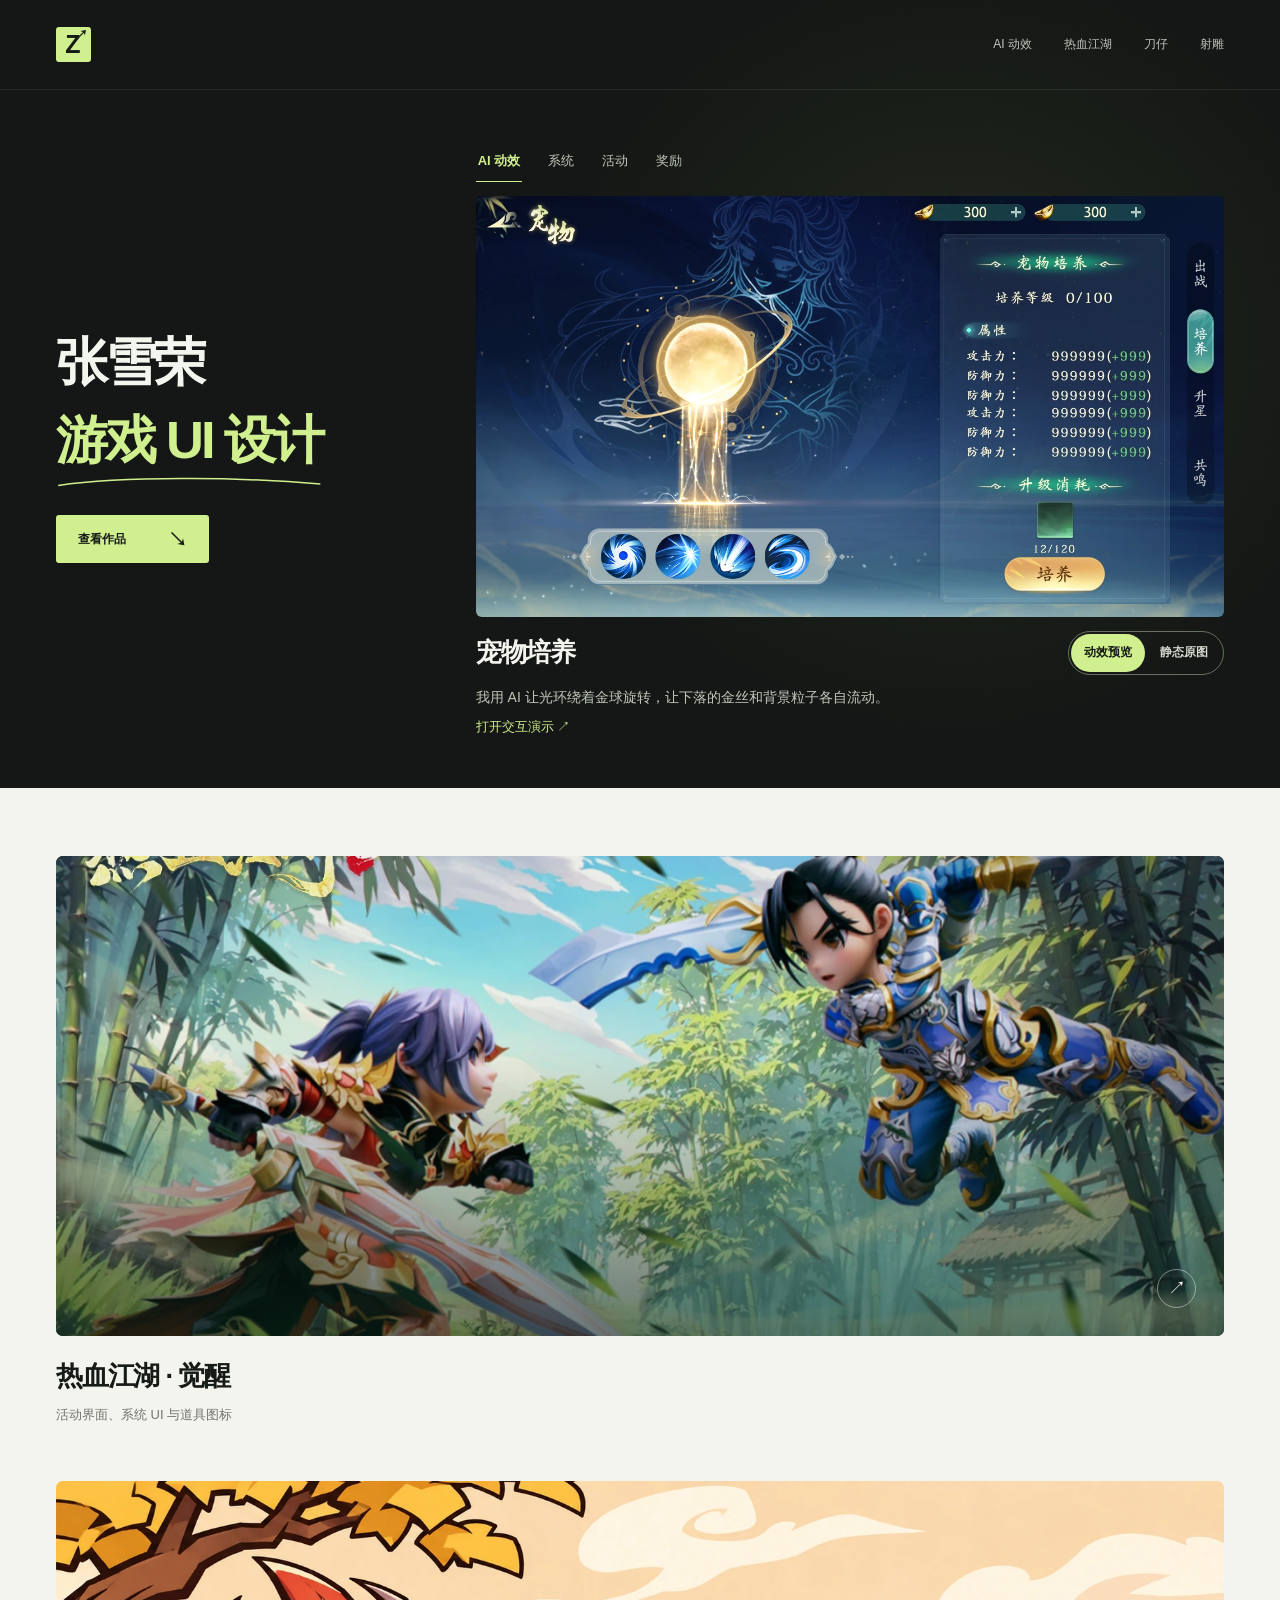
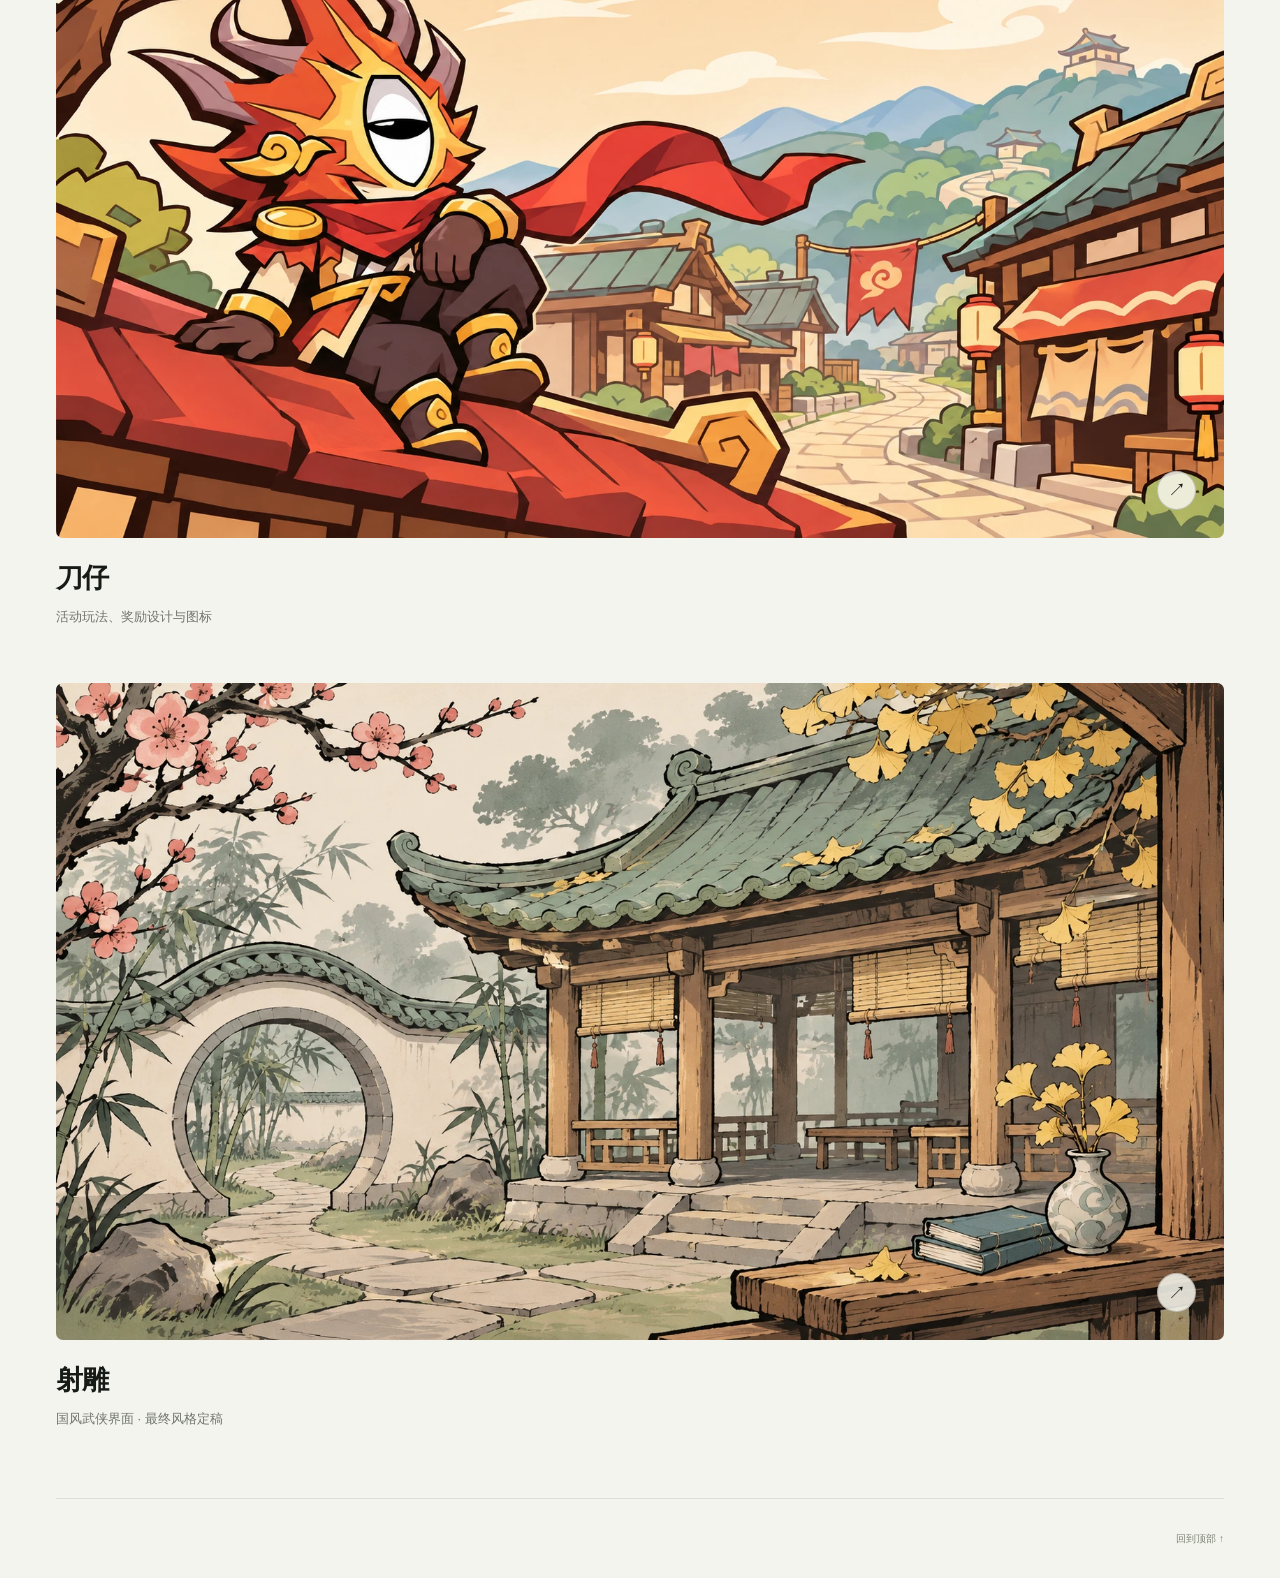
==== commit c51db0f8: "Feature the live canvas and cache its rendering work" ====
--- a/index.html
+++ b/index.html
@@ -7,35 +7,54 @@
   <meta name="description" content="张雪荣的游戏 UI 设计作品集，包含热血江湖·觉醒、刀仔、射雕，以及从静态原图制作的 AI 辅助动效示例。">
   <title>张雪荣 · 游戏 UI 设计作品集</title>
   <link rel="icon" href="assets/favicon.svg" type="image/svg+xml">
-  <link rel="stylesheet" href="styles.css?v=20261118-motion">
-  <link rel="preload" as="image" href="assets/swords.webp">
+  <link rel="stylesheet" href="styles.css?v=motion-canvas-2">
+  <link rel="preload" as="image" href="assets/pet-cultivation.webp">
   <script src="data.js" defer></script>
   <script src="app.js?v=20261116-controls" defer></script>
-  <script src="motion-preview.js" defer></script>
+  <script src="motion-preview.js?v=canvas-2" defer></script>
 </head>
 <body data-page="home" class="compact-home">
   <a class="skip-link" href="#main">跳到主要内容</a>
   <div class="reading-progress" aria-hidden="true"></div>
   <header class="site-header">
     <a class="brand" href="index.html" aria-label="张雪荣作品集首页"><span class="brand-mark">Z<span>↗</span></span></a>
-    <nav aria-label="项目导航"><a href="jianghu.html">热血江湖</a><a href="daozai.html">刀仔</a><a href="shediao.html">射雕</a><a href="#ai-motion">AI 动效</a></nav>
+    <nav aria-label="项目导航"><a href="#ai-motion">AI 动效</a><a href="jianghu.html">热血江湖</a><a href="daozai.html">刀仔</a><a href="shediao.html">射雕</a></nav>
     
   </header>
   <main id="main">
-    <section class="hero">
-      <div class="hero-glow" aria-hidden="true"></div><canvas id="particles" aria-hidden="true"></canvas>
+    <section class="hero" id="ai-motion">
+      <div class="hero-glow" aria-hidden="true"></div>
       <div class="hero-inner shell">
         <div class="hero-copy">
           <h1>张雪荣<br><span class="accent-word">游戏 UI 设计<svg viewBox="0 0 360 18" fill="none" aria-hidden="true"><path d="M3 13C87 1 245 1 357 11"/></svg></span></h1>
           <a class="button button-lime magnetic" href="#projects">查看作品 <span>↘</span></a>
         </div>
-        <div class="hero-stage" aria-label="代表作品预览">
-          <div class="stage-orbit" aria-hidden="true"></div>
-          <button class="hero-art" data-art="swords" type="button" aria-label="放大查看太虚剑阵">
-            <img id="hero-image" src="assets/swords.webp" width="1334" height="750" alt="太虚剑阵修炼界面" fetchpriority="high">
+        <div class="feature-stage" aria-label="代表作品预览">
+          <div class="feature-selector" role="group" aria-label="切换代表作品">
+            <button type="button" id="show-motion" aria-pressed="true">AI 动效</button>
+            <button type="button" data-hero="swords" aria-pressed="false">系统</button>
+            <button type="button" data-hero="launch" aria-pressed="false">活动</button>
+            <button type="button" data-hero="daily" aria-pressed="false">奖励</button>
+          </div>
+          <div class="motion-player" id="pet-feature">
+            <div class="motion-stage" id="motion-stage">
+              <img src="assets/pet-cultivation.webp" width="1334" height="750" fetchpriority="high" alt="宠物培养原图，金球悬浮在蓝色人物线稿前">
+            </div>
+            <div class="motion-caption">
+              <h2>宠物培养</h2>
+              <div class="motion-switch" role="group" aria-label="切换动效与原图" hidden>
+                <button type="button" data-mode="motion" aria-pressed="true" aria-controls="motion-stage">动效预览</button>
+                <button type="button" data-mode="still" aria-pressed="false" aria-controls="motion-stage">静态原图</button>
+              </div>
+            </div>
+            <p class="motion-description">我用 AI 让光环绕着金球旋转，让下落的金丝和背景粒子各自流动。</p>
+            <a class="motion-link" href="pet-cultivation-v6.html">打开交互演示 ↗</a>
+            <p class="motion-status" role="status"></p>
+          </div>
+          <button class="hero-art" data-art="swords" type="button" aria-label="放大查看太虚剑阵" hidden>
+            <img id="hero-image" width="1334" height="750" alt="太虚剑阵修炼界面">
             <div class="hero-art-foot"><span id="hero-art-label">太虚剑阵</span><span aria-hidden="true">↗</span></div>
           </button>
-          <div class="hero-selector" role="group" aria-label="切换代表作品"><button class="selected" data-hero="swords" aria-pressed="true">系统</button><button data-hero="launch" aria-pressed="false">活动</button><button data-hero="daily" aria-pressed="false">奖励</button></div>
         </div>
       </div>
     </section>
@@ -62,24 +81,6 @@
         <div class="project-info"><div><h2><a href="shediao.html">射雕</a></h2><p>国风武侠界面 · 最终风格定稿</p></div></div>
       </article>
     </section>
-    <section class="motion-case shell" id="ai-motion" aria-labelledby="motion-title">
-      <div class="motion-intro">
-        <p class="motion-category">AI 辅助动效</p>
-        <h2 id="motion-title">宠物培养</h2>
-        <p class="motion-description">我用 AI 给这张静态界面加上了动效。光环绕着金球转动，金色光丝向下流淌，背景粒子沿着人物的轮廓游走。</p>
-        <a class="motion-link" href="pet-cultivation-v6.html">打开完整演示 <span aria-hidden="true">↗</span></a>
-      </div>
-      <div class="motion-player">
-        <div class="motion-switch" role="group" aria-label="对比静态原图和动效" hidden>
-          <button type="button" data-mode="still" aria-pressed="true" aria-controls="motion-stage">静态原图</button>
-          <button type="button" data-mode="motion" aria-pressed="false" aria-controls="motion-stage"><span aria-hidden="true">▷</span> 动效预览</button>
-        </div>
-        <div class="motion-stage" id="motion-stage">
-          <img src="assets/pet-cultivation.webp" width="1334" height="750" loading="lazy" decoding="async" alt="宠物培养原图，金球悬浮在蓝色人物线稿前，右侧为属性面板">
-        </div>
-        <p class="motion-status" role="status"></p>
-      </div>
-    </section>
   </main>
   <footer class="site-footer shell"><a href="#">回到顶部 ↑</a></footer>
   <button class="back-to-top" aria-label="回到顶部">↑</button>
--- a/styles.css
+++ b/styles.css
@@ -105,35 +105,30 @@
 .illustrated-cover:hover>img{transform:none}
 .illustrated-cover .cover-visit>span{background:#f5f4ebdf;border-color:#17201b35;color:var(--ink)}
 
-.motion-case {
-  display: grid;
-  grid-template-columns: minmax(200px, .7fr) minmax(0, 2fr);
-  align-items: center;
-  gap: clamp(28px, 5vw, 76px);
-  border-top: 1px solid var(--line);
-  padding-block: clamp(40px, 6vw, 80px);
-}
-.motion-category { color: var(--olive); font-weight: 650; font-size: 13px; margin-bottom: 12px; }
-.motion-intro h2 { font-size: clamp(30px, 3.3vw, 48px); }
-.motion-description { max-width: 26em; margin: 18px 0 24px; font-size: 15px; line-height: 1.95; }
-.motion-link { display: inline-flex; align-items: center; gap: 12px; padding-block: 5px; border-bottom: 1px solid; font-size: 14px; font-weight: 600; }
-.motion-link:hover { color: var(--olive); }
-.motion-player { min-width: 0; }
-.motion-switch:not([hidden]) { display: inline-flex; margin-bottom: 12px; padding: 3px; gap: 2px; border: 1px solid var(--line); border-radius: 24px; }
-.motion-switch button { padding: 9px 17px; min-height: 42px; border: 0; border-radius: 22px; background: transparent; font-size: 13px; font-weight: 600; }
-.motion-switch button[aria-pressed="true"] { background: var(--ink); color: var(--paper); }
-.motion-switch button[aria-pressed="false"]:hover { background: var(--line); }
-.motion-stage { position: relative; aspect-ratio: 1334 / 750; overflow: hidden; background: #101b30; border-radius: 6px; }
-.motion-stage img, .motion-stage iframe { display: block; width: 100%; height: 100%; border: 0; }
-.motion-stage iframe { position: absolute; inset: 0; opacity: 0; pointer-events: none; }
+.feature-stage { min-width: 0; position: relative; z-index: 1; }
+.feature-stage [hidden] { display: none !important; }
+.feature-selector { display: flex; gap: clamp(10px, 2vw, 24px); margin-bottom: 14px; }
+.feature-selector button { padding: 8px 2px; min-height: 40px; border: 0; border-bottom: 1px solid transparent; background: transparent; color: #c1c8bb; font-size: 13px; }
+.feature-selector button[aria-pressed="true"] { border-color: var(--lime); color: var(--lime); font-weight: 650; }
+.feature-stage .hero-art { display: block; position: relative; inset: auto; width: 100%; transform: none; }
+.motion-stage { position: relative; aspect-ratio: 1334 / 750; overflow: hidden; border-radius: 6px; background: #101b30; }
+.motion-stage img, .motion-stage iframe { width: 100%; height: 100%; display: block; border: 0; }
+.motion-stage iframe { position: absolute; inset: 0; pointer-events: none; opacity: 0; }
 .motion-stage iframe.is-ready { opacity: 1; }
-.motion-status { font-size: 13px; color: var(--olive); }
-.motion-status:not(:empty) { margin-top: 8px; }
-@media (max-width: 800px) {
-  .motion-case { grid-template-columns: 1fr; gap: 22px; }
-  .motion-description { max-width: 40em; margin: 10px 0; }
+.motion-caption { display: flex; gap: 12px; flex-wrap: wrap; align-items: center; justify-content: space-between; margin-top: 14px; }
+.motion-caption h2 { color: #f4f4ee; font-size: clamp(20px, 2vw, 26px); }
+.motion-switch { display: inline-flex; gap: 2px; padding: 2px; border: 1px solid #657060; border-radius: 30px; }
+.motion-switch button { min-height: 38px; padding: 5px 13px; border: 0; border-radius: 22px; background: transparent; color: #d3d7ce; font-size: 12px; font-weight: 600; }
+.motion-switch button[aria-pressed="true"] { color: var(--ink); background: var(--lime); }
+.motion-description { color: #c1c8bb; font-size: 14px; line-height: 1.8; margin-top: 10px; }
+.motion-link { display: inline-block; color: var(--lime); font-size: 13px; padding: 6px 0; text-underline-offset: 4px; }
+.motion-link:hover { text-decoration: underline; }
+.motion-status:not(:empty) { margin-top: 6px; color: #d1d7ca; font-size: 12px; }
+@media (min-width: 851px) {
+  .compact-home .hero-inner { grid-template-columns: minmax(215px, .66fr) minmax(0, 1.34fr); gap: clamp(20px, 4vw, 64px); }
 }
 @media (max-width: 560px) {
   .site-header nav { gap: clamp(9px, 3vw, 18px); }
-  .motion-description { font-size: 14px; }
+  .motion-caption { gap: 6px; }
+  .motion-switch button { padding-inline: 10px; }
 }
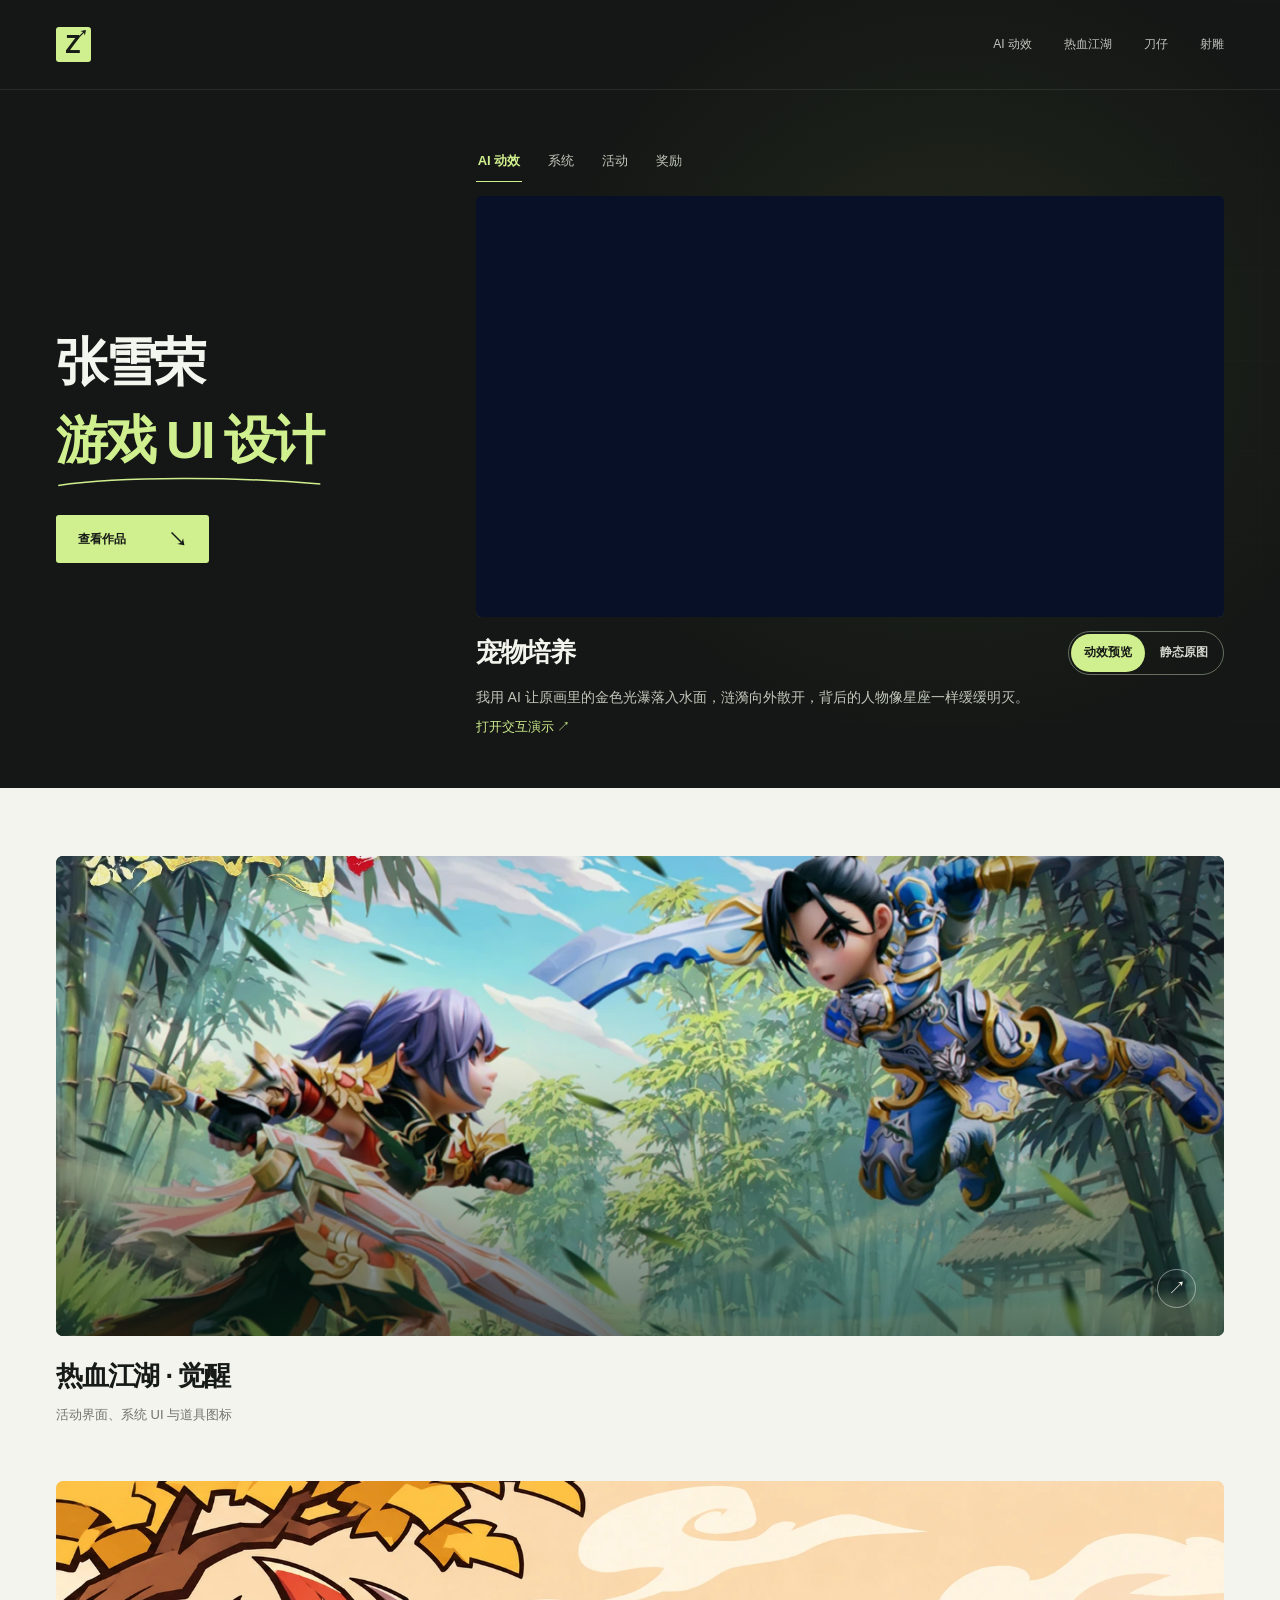
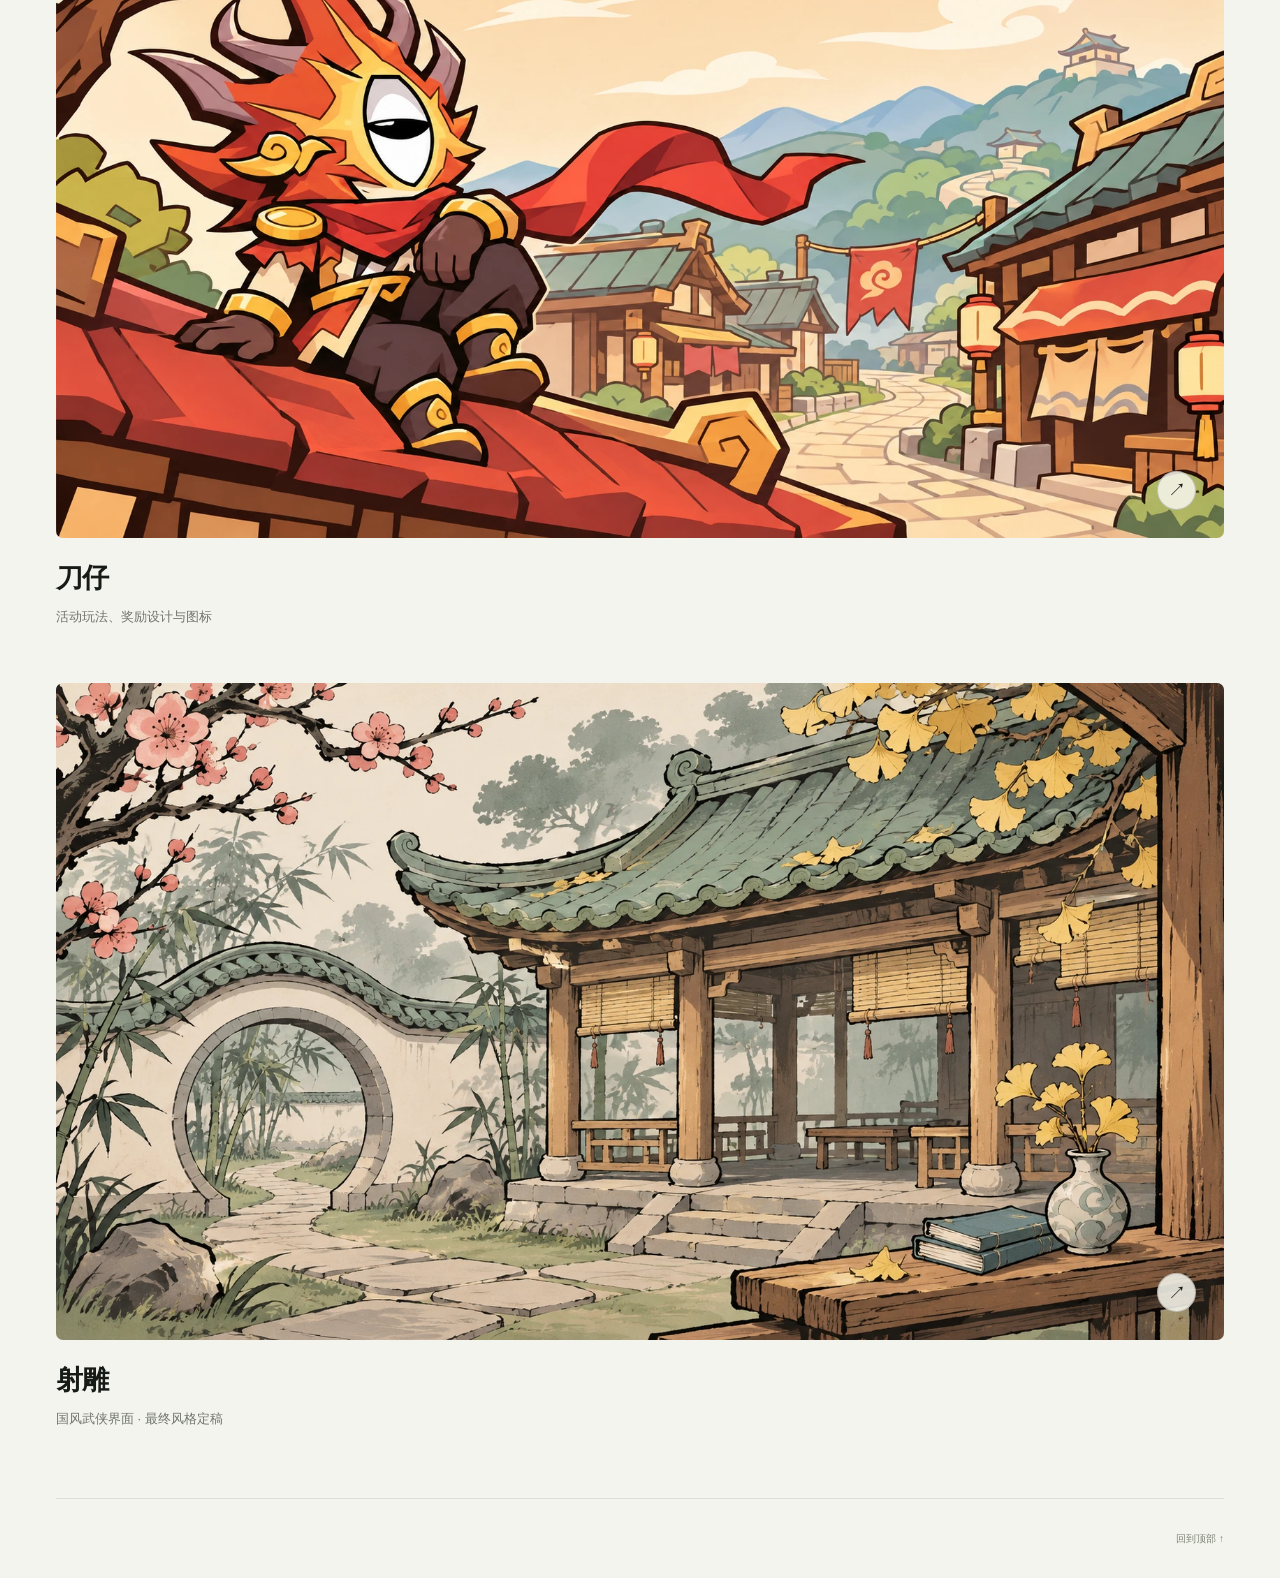
==== commit 2668f94a: "Connect waterfall impacts to surface ripples and animate the constellation portrait" ====
--- a/index.html
+++ b/index.html
@@ -47,7 +47,7 @@
                 <button type="button" data-mode="still" aria-pressed="false" aria-controls="motion-stage">静态原图</button>
               </div>
             </div>
-            <p class="motion-description">我用 AI 让光环绕着金球旋转，让下落的金丝和背景粒子各自流动。</p>
+            <p class="motion-description">我用 AI 让原画里的金色光瀑落入水面，涟漪向外散开，背后的人物像星座一样缓缓明灭。</p>
             <a class="motion-link" href="pet-cultivation-v6.html">打开交互演示 ↗</a>
             <p class="motion-status" role="status"></p>
           </div>
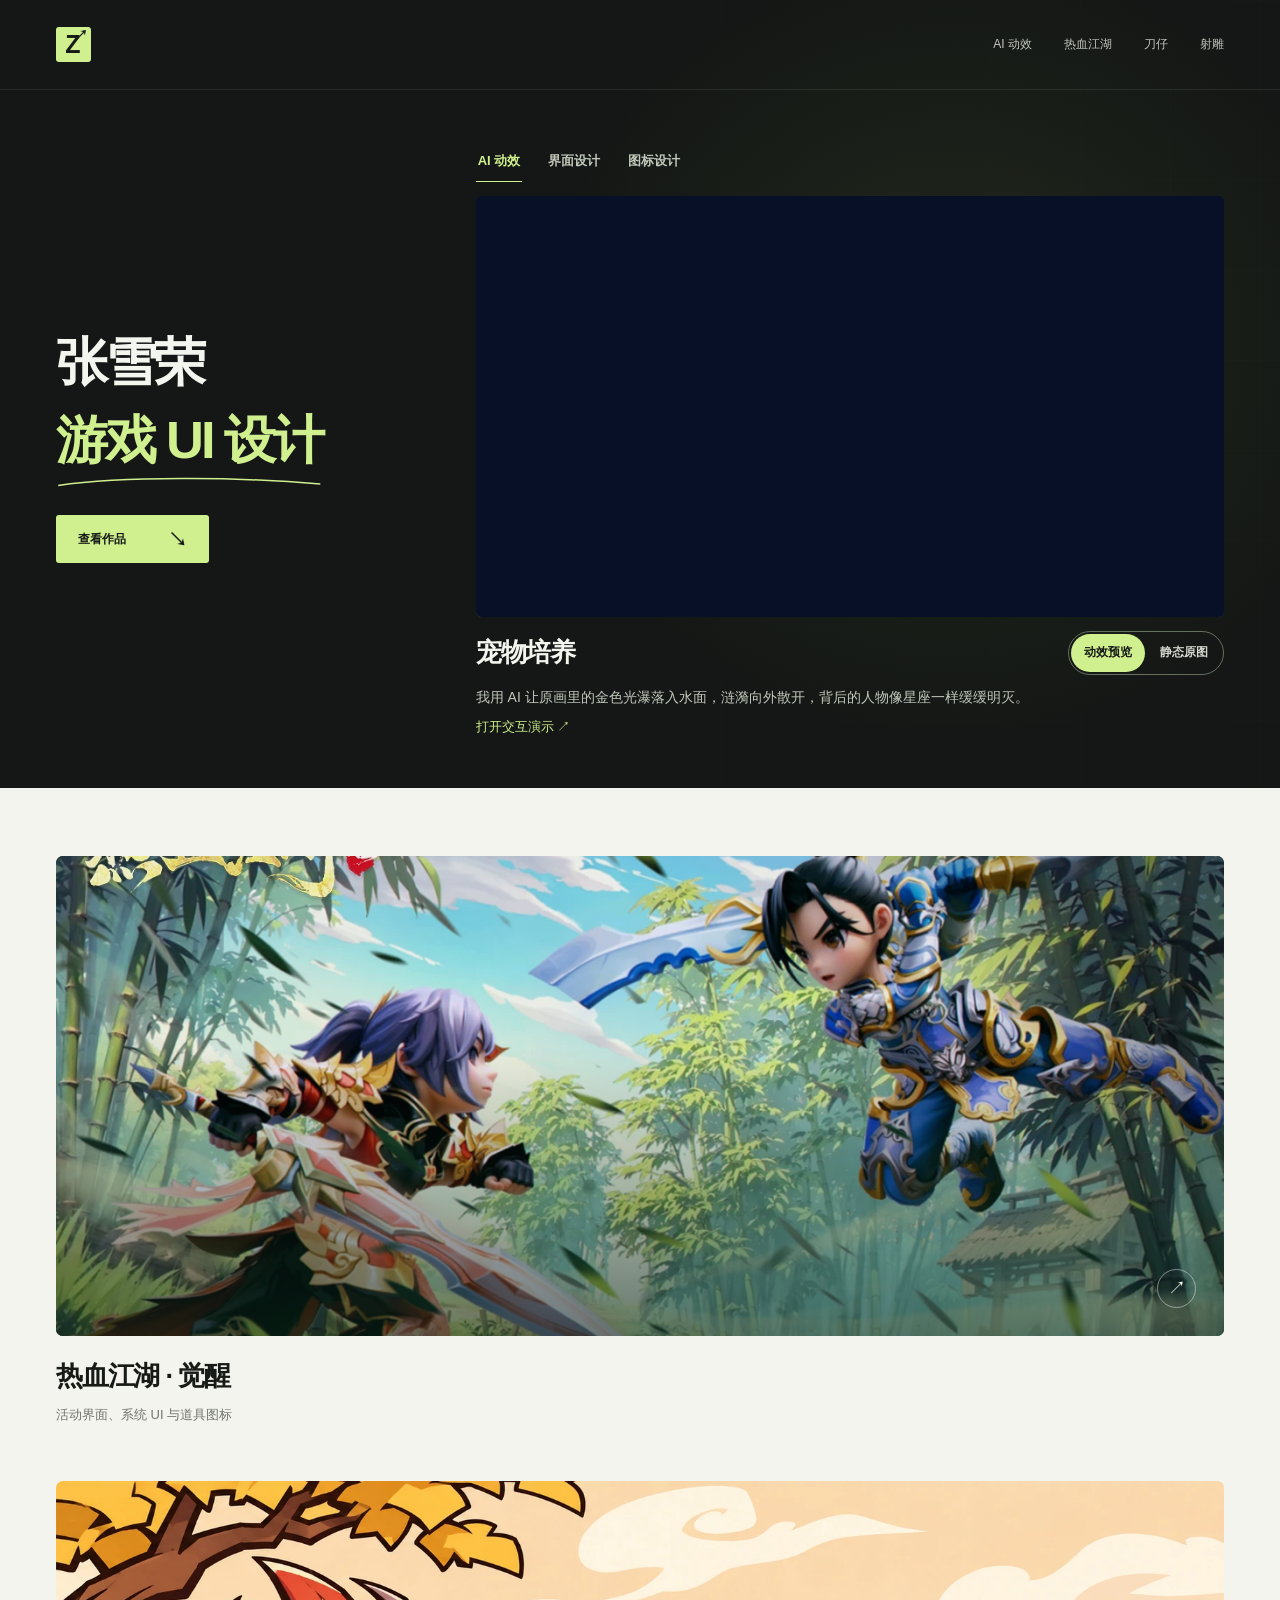
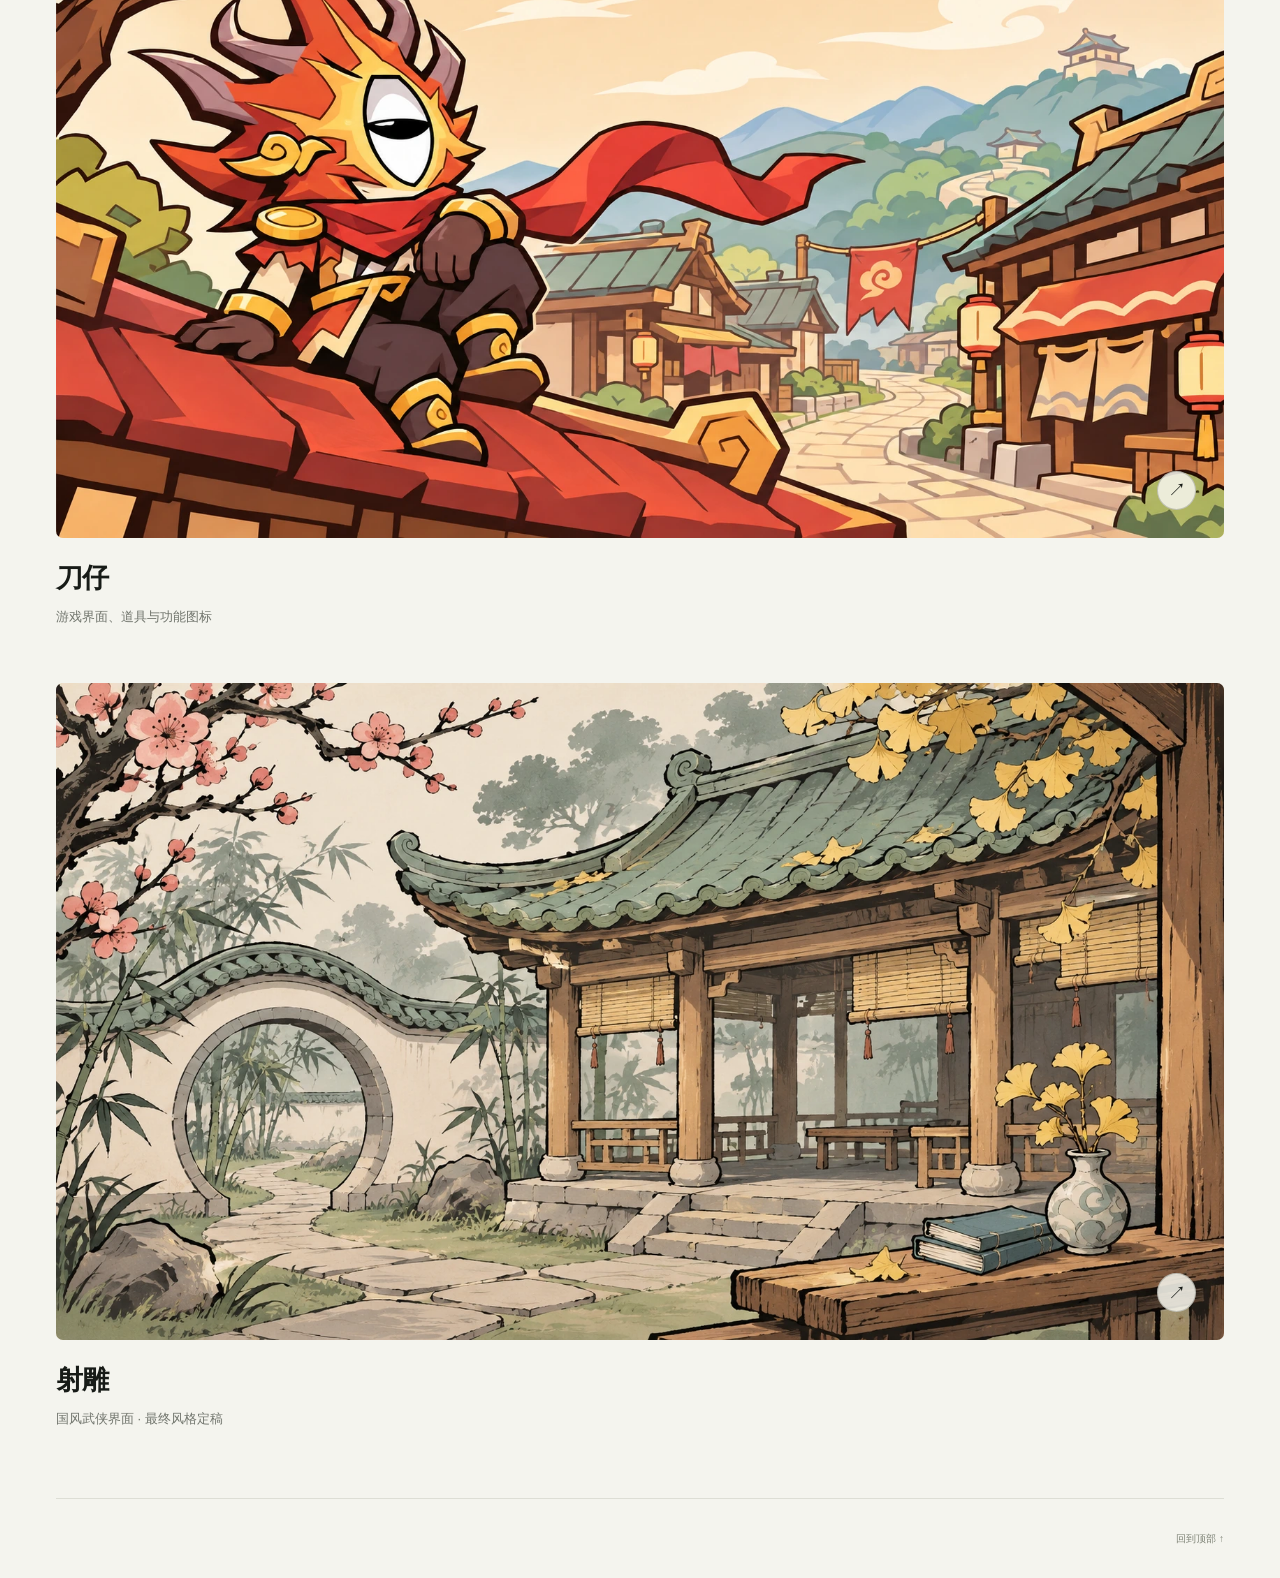
==== commit 88fca659: "Show three stable portfolio previews and regroup the Daozai gallery" ====
--- a/index.html
+++ b/index.html
@@ -7,11 +7,11 @@
   <meta name="description" content="张雪荣的游戏 UI 设计作品集，包含热血江湖·觉醒、刀仔、射雕，以及从静态原图制作的 AI 辅助动效示例。">
   <title>张雪荣 · 游戏 UI 设计作品集</title>
   <link rel="icon" href="assets/favicon.svg" type="image/svg+xml">
-  <link rel="stylesheet" href="styles.css?v=motion-canvas-2">
+  <link rel="stylesheet" href="styles.css?v=featured-work-1">
   <link rel="preload" as="image" href="assets/pet-cultivation.webp">
   <script src="data.js" defer></script>
-  <script src="app.js?v=20261116-controls" defer></script>
-  <script src="motion-preview.js?v=canvas-2" defer></script>
+  <script src="app.js?v=featured-work-1" defer></script>
+  <script src="motion-preview.js?v=featured-work-1" defer></script>
 </head>
 <body data-page="home" class="compact-home">
   <a class="skip-link" href="#main">跳到主要内容</a>
@@ -31,30 +31,43 @@
         </div>
         <div class="feature-stage" aria-label="代表作品预览">
           <div class="feature-selector" role="group" aria-label="切换代表作品">
-            <button type="button" id="show-motion" aria-pressed="true">AI 动效</button>
-            <button type="button" data-hero="swords" aria-pressed="false">系统</button>
-            <button type="button" data-hero="launch" aria-pressed="false">活动</button>
-            <button type="button" data-hero="daily" aria-pressed="false">奖励</button>
+            <button type="button" id="show-motion" aria-controls="pet-feature" aria-pressed="true">AI 动效</button>
+            <button type="button" aria-controls="interface-feature" aria-pressed="false">界面设计</button>
+            <button type="button" aria-controls="icons-feature" aria-pressed="false">图标设计</button>
           </div>
-          <div class="motion-player" id="pet-feature">
-            <div class="motion-stage" id="motion-stage">
-              <img src="assets/pet-cultivation.webp" width="1334" height="750" fetchpriority="high" alt="宠物培养原图，金球悬浮在蓝色人物线稿前">
-            </div>
-            <div class="motion-caption">
-              <h2>宠物培养</h2>
-              <div class="motion-switch" role="group" aria-label="切换动效与原图" hidden>
-                <button type="button" data-mode="motion" aria-pressed="true" aria-controls="motion-stage">动效预览</button>
-                <button type="button" data-mode="still" aria-pressed="false" aria-controls="motion-stage">静态原图</button>
+          <div class="feature-panels">
+            <article class="feature-panel motion-player" id="pet-feature">
+              <div class="motion-stage" id="motion-stage">
+                <img src="assets/pet-cultivation.webp" width="1334" height="750" fetchpriority="high" alt="宠物培养原图，金球悬浮在蓝色人物线稿前">
               </div>
-            </div>
-            <p class="motion-description">我用 AI 让原画里的金色光瀑落入水面，涟漪向外散开，背后的人物像星座一样缓缓明灭。</p>
-            <a class="motion-link" href="pet-cultivation-v6.html">打开交互演示 ↗</a>
-            <p class="motion-status" role="status"></p>
+              <div class="motion-caption">
+                <h2>宠物培养</h2>
+                <div class="motion-switch" role="group" aria-label="切换动效与原图" hidden>
+                  <button type="button" data-mode="motion" aria-pressed="true" aria-controls="motion-stage">动效预览</button>
+                  <button type="button" data-mode="still" aria-pressed="false" aria-controls="motion-stage">静态原图</button>
+                </div>
+              </div>
+              <p class="motion-description">我用 AI 让原画里的金色光瀑落入水面，涟漪向外散开，背后的人物像星座一样缓缓明灭。</p>
+              <a class="motion-link" href="pet-cultivation-v6.html">打开交互演示 ↗</a>
+              <p class="motion-status" role="status"></p>
+            </article>
+            <article class="feature-panel" id="interface-feature" inert>
+              <button class="motion-stage feature-image" data-art="equipment" type="button" aria-label="放大查看万劫装备">
+                <img src="assets/equipment.webp" width="1334" height="750" fetchpriority="low" alt="万劫装备界面，蓝色装备核心与装备槽居左，套装属性列于右侧">
+              </button>
+              <div class="motion-caption"><h2>万劫装备</h2></div>
+              <p class="motion-description">装备槽围绕冰蓝色核心排列，右侧列出各阶套装属性。</p>
+              <a class="motion-link" href="jianghu.html#equipment">查看装备系统 ↗</a>
+            </article>
+            <article class="feature-panel" id="icons-feature" inert>
+              <button class="motion-stage feature-image icon-sheet" data-art="wuxia-icons" type="button" aria-label="放大查看道具与物品图标">
+                <img src="assets/wuxia-icons.webp" width="1082" height="446" fetchpriority="low" alt="两排手绘图标，上排是五种食物，下排是武侠风格的道具与衣饰">
+              </button>
+              <div class="motion-caption"><h2>道具与物品图标</h2></div>
+              <p class="motion-description">从餐盘里的菜肴到衣袍上的纹样，十枚图标并排呈现。</p>
+              <a class="motion-link" href="jianghu.html#icons">查看图标作品 ↗</a>
+            </article>
           </div>
-          <button class="hero-art" data-art="swords" type="button" aria-label="放大查看太虚剑阵" hidden>
-            <img id="hero-image" width="1334" height="750" alt="太虚剑阵修炼界面">
-            <div class="hero-art-foot"><span id="hero-art-label">太虚剑阵</span><span aria-hidden="true">↗</span></div>
-          </button>
         </div>
       </div>
     </section>
@@ -71,7 +84,7 @@
           <img src="assets/daozai-cover-v4.webp" width="1672" height="941" alt="刀仔：独眼角色坐在屋檐上，身后是延伸至远山的江湖街巷" loading="lazy">
           <span class="cover-visit" aria-hidden="true"><span>↗</span></span>
         </a>
-        <div class="project-info"><div><h2><a href="daozai.html">刀仔</a></h2><p>活动玩法、奖励设计与图标</p></div></div>
+        <div class="project-info"><div><h2><a href="daozai.html">刀仔</a></h2><p>游戏界面、道具与功能图标</p></div></div>
       </article>
       <article class="project-card project-shediao reveal" id="shediao">
         <a class="project-cover landscape-cover illustrated-cover" href="shediao.html" aria-label="查看射雕项目">
--- a/styles.css
+++ b/styles.css
@@ -108,11 +108,20 @@
 .feature-stage { min-width: 0; position: relative; z-index: 1; }
 .feature-stage [hidden] { display: none !important; }
 .feature-selector { display: flex; gap: clamp(10px, 2vw, 24px); margin-bottom: 14px; }
-.feature-selector button { padding: 8px 2px; min-height: 40px; border: 0; border-bottom: 1px solid transparent; background: transparent; color: #c1c8bb; font-size: 13px; }
-.feature-selector button[aria-pressed="true"] { border-color: var(--lime); color: var(--lime); font-weight: 650; }
-.feature-stage .hero-art { display: block; position: relative; inset: auto; width: 100%; transform: none; }
+.feature-selector button { padding: 8px 2px; min-height: 40px; border: 0; border-bottom: 1px solid transparent; background: transparent; color: #c1c8bb; font-size: 13px; font-weight: 600; }
+.feature-selector button[aria-pressed="true"] { border-color: var(--lime); color: var(--lime); }
+/* All panels contribute their intrinsic dimensions, even when only one is visible. */
+.feature-panels { display: grid; grid-template-columns: minmax(0, 1fr); }
+.feature-panel { grid-area: 1 / 1; min-width: 0; }
+.feature-panel[inert] { visibility: hidden; }
+@supports (grid-template-rows: subgrid) {
+  .feature-panel { display: grid; grid-row: 1 / span 5; grid-template-rows: subgrid; }
+  .feature-panel .motion-link { justify-self: start; }
+}
 .motion-stage { position: relative; aspect-ratio: 1334 / 750; overflow: hidden; border-radius: 6px; background: #101b30; }
-.motion-stage img, .motion-stage iframe { width: 100%; height: 100%; display: block; border: 0; }
+.motion-stage img, .motion-stage iframe { position: absolute; inset: 0; width: 100%; height: 100%; display: block; border: 0; object-fit: contain; }
+.feature-image { display: block; width: 100%; padding: 0; border: 0; cursor: zoom-in; }
+.feature-image.icon-sheet { background: #fff; }
 .motion-stage iframe { position: absolute; inset: 0; pointer-events: none; opacity: 0; }
 .motion-stage iframe.is-ready { opacity: 1; }
 .motion-caption { display: flex; gap: 12px; flex-wrap: wrap; align-items: center; justify-content: space-between; margin-top: 14px; }
@@ -132,3 +141,20 @@
   .motion-caption { gap: 6px; }
   .motion-switch button { padding-inline: 10px; }
 }
+
+.daozai-screens { grid-template-columns: repeat(6, minmax(0, 1fr)); gap: 26px; }
+.daozai-screens .work-card { grid-column: span 3; }
+.daozai-screens .work-image, .daozai-icons .work-image { padding: clamp(12px, 2vw, 26px); background: #e9e4d9; }
+.daozai-screens .work-image { height: clamp(330px, 44vw, 530px); aspect-ratio: auto; }
+.daozai-screens .popup-work { grid-column: span 2; }
+.daozai-screens .popup-work .work-image { height: clamp(255px, 30vw, 395px); }
+.daozai-icons { display: grid; grid-template-columns: minmax(180px, 1fr) minmax(0, 1.4fr); gap: 26px; align-items: start; }
+.daozai-icons .case-section-heading p { margin-top: 12px; font-size: 14px; color: var(--muted); }
+.daozai-icons .work-image { height: clamp(380px, 49vw, 608px); }
+@media (max-width: 600px) {
+  .daozai-screens, .daozai-icons { grid-template-columns: minmax(0, 1fr); }
+  .daozai-screens .work-card { grid-column: auto; }
+  .daozai-screens .work-image, .daozai-screens .popup-work .work-image { height: clamp(308px, 106vw, 480px); }
+  .daozai-icons { gap: 0; }
+  .daozai-icons .work-image { height: auto; aspect-ratio: 662 / 848; }
+}
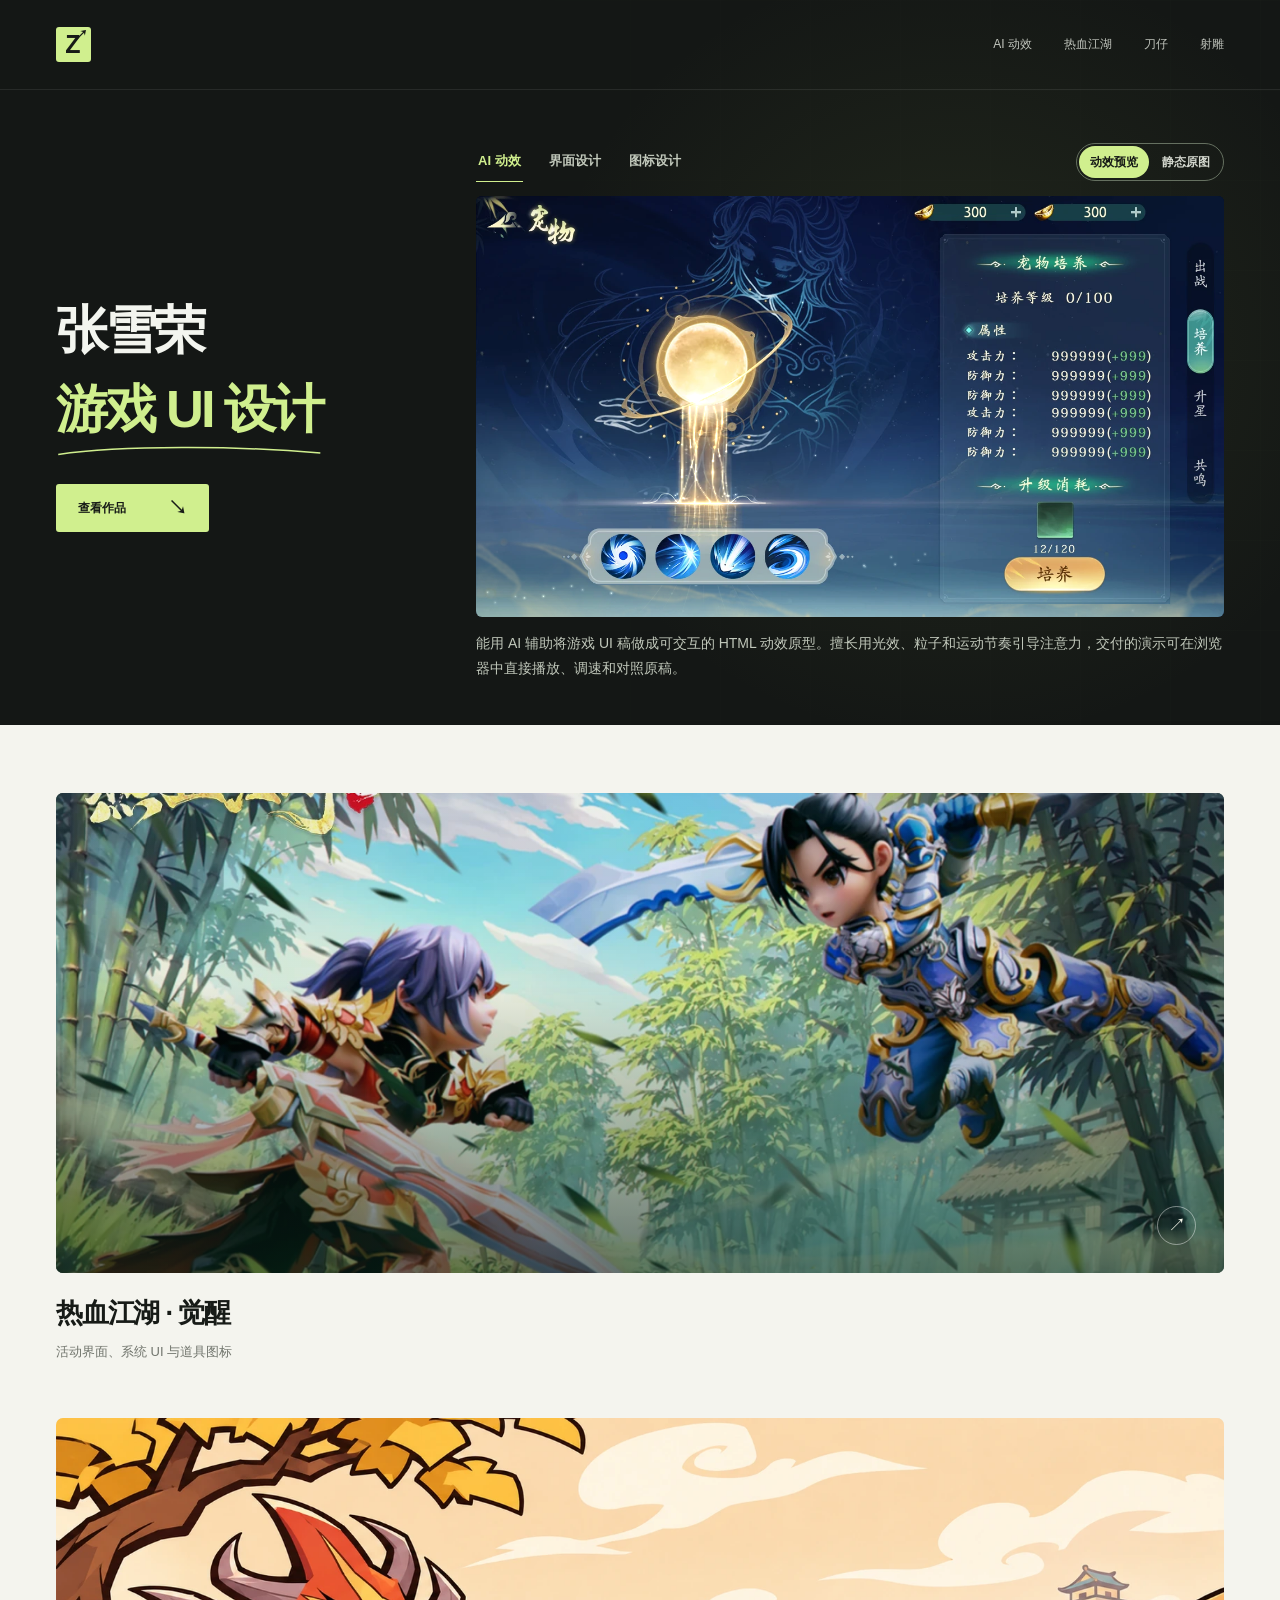
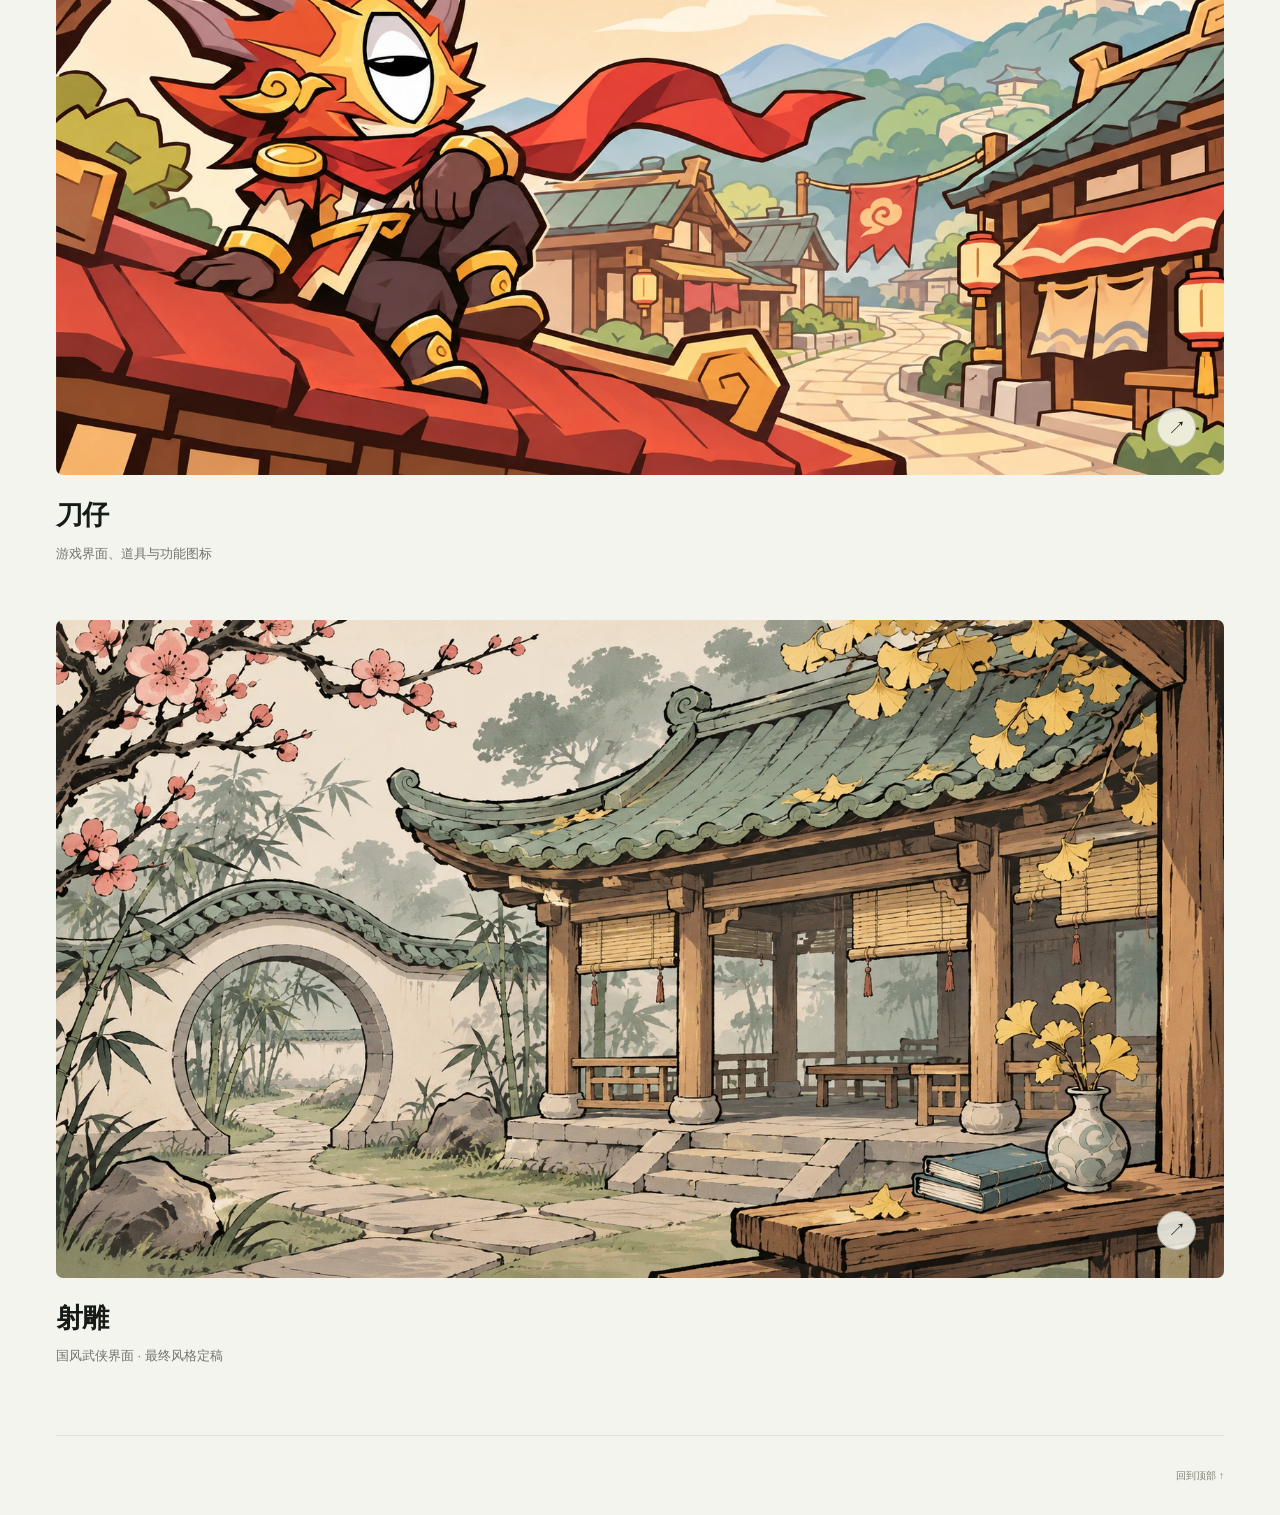
==== commit 12f5b20a: "Restore the original canvas motion and present portfolio skills with direct links" ====
--- a/index.html
+++ b/index.html
@@ -7,11 +7,10 @@
   <meta name="description" content="张雪荣的游戏 UI 设计作品集，包含热血江湖·觉醒、刀仔、射雕，以及从静态原图制作的 AI 辅助动效示例。">
   <title>张雪荣 · 游戏 UI 设计作品集</title>
   <link rel="icon" href="assets/favicon.svg" type="image/svg+xml">
-  <link rel="stylesheet" href="styles.css?v=featured-work-1">
+  <link rel="stylesheet" href="styles.css?v=skills-2">
   <link rel="preload" as="image" href="assets/pet-cultivation.webp">
-  <script src="data.js" defer></script>
-  <script src="app.js?v=featured-work-1" defer></script>
-  <script src="motion-preview.js?v=featured-work-1" defer></script>
+  <script src="app.js?v=skills-2" defer></script>
+  <script src="motion-preview.js?v=skills-2" defer></script>
 </head>
 <body data-page="home" class="compact-home">
   <a class="skip-link" href="#main">跳到主要内容</a>
@@ -30,42 +29,37 @@
           <a class="button button-lime magnetic" href="#projects">查看作品 <span>↘</span></a>
         </div>
         <div class="feature-stage" aria-label="代表作品预览">
-          <div class="feature-selector" role="group" aria-label="切换代表作品">
-            <button type="button" id="show-motion" aria-controls="pet-feature" aria-pressed="true">AI 动效</button>
-            <button type="button" aria-controls="interface-feature" aria-pressed="false">界面设计</button>
-            <button type="button" aria-controls="icons-feature" aria-pressed="false">图标设计</button>
+          <div class="feature-toolbar">
+            <div class="feature-selector" role="group" aria-label="切换设计技能">
+              <button type="button" id="show-motion" aria-controls="pet-feature" aria-pressed="true">AI 动效</button>
+              <button type="button" id="show-interface" aria-controls="interface-feature" aria-pressed="false">界面设计</button>
+              <button type="button" id="show-icons" aria-controls="icons-feature" aria-pressed="false">图标设计</button>
+            </div>
+            <div class="motion-switch" role="group" aria-label="切换动效与原图" hidden>
+              <button type="button" data-mode="motion" aria-pressed="true" aria-controls="motion-stage">动效<span>预览</span></button>
+              <button type="button" data-mode="still" aria-pressed="false" aria-controls="motion-stage"><span>静态</span>原图</button>
+            </div>
           </div>
           <div class="feature-panels">
-            <article class="feature-panel motion-player" id="pet-feature">
+            <article class="feature-panel motion-player" id="pet-feature" aria-labelledby="show-motion">
               <div class="motion-stage" id="motion-stage">
                 <img src="assets/pet-cultivation.webp" width="1334" height="750" fetchpriority="high" alt="宠物培养原图，金球悬浮在蓝色人物线稿前">
+                <a class="demo-link" href="pet-cultivation-v6.html?v=classic" aria-label="进入宠物培养交互动效演示"></a>
               </div>
-              <div class="motion-caption">
-                <h2>宠物培养</h2>
-                <div class="motion-switch" role="group" aria-label="切换动效与原图" hidden>
-                  <button type="button" data-mode="motion" aria-pressed="true" aria-controls="motion-stage">动效预览</button>
-                  <button type="button" data-mode="still" aria-pressed="false" aria-controls="motion-stage">静态原图</button>
-                </div>
-              </div>
-              <p class="motion-description">我用 AI 让原画里的金色光瀑落入水面，涟漪向外散开，背后的人物像星座一样缓缓明灭。</p>
-              <a class="motion-link" href="pet-cultivation-v6.html">打开交互演示 ↗</a>
+              <p class="motion-description">能用 AI 辅助将游戏 UI 稿做成可交互的 HTML 动效原型。擅长用光效、粒子和运动节奏引导注意力，交付的演示可在浏览器中直接播放、调速和对照原稿。</p>
               <p class="motion-status" role="status"></p>
             </article>
-            <article class="feature-panel" id="interface-feature" inert>
-              <button class="motion-stage feature-image" data-art="equipment" type="button" aria-label="放大查看万劫装备">
+            <article class="feature-panel" id="interface-feature" aria-labelledby="show-interface" inert>
+              <a class="motion-stage feature-image" href="jianghu.html#wanjie-equipment" aria-label="查看万劫装备界面设计">
                 <img src="assets/equipment.webp" width="1334" height="750" fetchpriority="low" alt="万劫装备界面，蓝色装备核心与装备槽居左，套装属性列于右侧">
-              </button>
-              <div class="motion-caption"><h2>万劫装备</h2></div>
-              <p class="motion-description">装备槽围绕冰蓝色核心排列，右侧列出各阶套装属性。</p>
-              <a class="motion-link" href="jianghu.html#equipment">查看装备系统 ↗</a>
+              </a>
+              <p class="motion-description">有装备养成、限时活动和奖励系统的游戏 UI 设计经验。能用 Photoshop 完成从界面布局到视觉定稿的设计，擅长梳理复杂属性信息，也注重活动氛围和奖励反馈。</p>
             </article>
-            <article class="feature-panel" id="icons-feature" inert>
-              <button class="motion-stage feature-image icon-sheet" data-art="wuxia-icons" type="button" aria-label="放大查看道具与物品图标">
+            <article class="feature-panel" id="icons-feature" aria-labelledby="show-icons" inert>
+              <a class="motion-stage feature-image icon-sheet" href="jianghu.html#icons" aria-label="查看道具与物品图标设计">
                 <img src="assets/wuxia-icons.webp" width="1082" height="446" fetchpriority="low" alt="两排手绘图标，上排是五种食物，下排是武侠风格的道具与衣饰">
-              </button>
-              <div class="motion-caption"><h2>道具与物品图标</h2></div>
-              <p class="motion-description">从餐盘里的菜肴到衣袍上的纹样，十枚图标并排呈现。</p>
-              <a class="motion-link" href="jianghu.html#icons">查看图标作品 ↗</a>
+              </a>
+              <p class="motion-description">擅长手绘游戏道具、装备和功能图标，有国风武侠与卡通风格的成套作品。能用造型和质感区分物品，让同一套图标风格统一，缩到背包格里也容易辨认。</p>
             </article>
           </div>
         </div>
--- a/styles.css
+++ b/styles.css
@@ -105,9 +105,10 @@
 .illustrated-cover:hover>img{transform:none}
 .illustrated-cover .cover-visit>span{background:#f5f4ebdf;border-color:#17201b35;color:var(--ink)}
 
-.feature-stage { min-width: 0; position: relative; z-index: 1; }
+.feature-stage { min-width: 0; position: relative; z-index: 1; container-type: inline-size; }
 .feature-stage [hidden] { display: none !important; }
-.feature-selector { display: flex; gap: clamp(10px, 2vw, 24px); margin-bottom: 14px; }
+.feature-toolbar { display: flex; align-items: center; justify-content: space-between; flex-wrap: wrap; gap: 4px 12px; margin-bottom: 14px; }
+.feature-selector { display: flex; gap: clamp(10px, 2vw, 24px); }
 .feature-selector button { padding: 8px 2px; min-height: 40px; border: 0; border-bottom: 1px solid transparent; background: transparent; color: #c1c8bb; font-size: 13px; font-weight: 600; }
 .feature-selector button[aria-pressed="true"] { border-color: var(--lime); color: var(--lime); }
 /* All panels contribute their intrinsic dimensions, even when only one is visible. */
@@ -115,31 +116,34 @@
 .feature-panel { grid-area: 1 / 1; min-width: 0; }
 .feature-panel[inert] { visibility: hidden; }
 @supports (grid-template-rows: subgrid) {
-  .feature-panel { display: grid; grid-row: 1 / span 5; grid-template-rows: subgrid; }
-  .feature-panel .motion-link { justify-self: start; }
+  .feature-panel { display: grid; grid-row: 1 / span 3; grid-template-rows: subgrid; }
 }
 .motion-stage { position: relative; aspect-ratio: 1334 / 750; overflow: hidden; border-radius: 6px; background: #101b30; }
 .motion-stage img, .motion-stage iframe { position: absolute; inset: 0; width: 100%; height: 100%; display: block; border: 0; object-fit: contain; }
-.feature-image { display: block; width: 100%; padding: 0; border: 0; cursor: zoom-in; }
+.feature-image { display: block; width: 100%; }
 .feature-image.icon-sheet { background: #fff; }
-.motion-stage iframe { position: absolute; inset: 0; pointer-events: none; opacity: 0; }
+.motion-stage iframe { pointer-events: none; opacity: 0; }
 .motion-stage iframe.is-ready { opacity: 1; }
-.motion-caption { display: flex; gap: 12px; flex-wrap: wrap; align-items: center; justify-content: space-between; margin-top: 14px; }
-.motion-caption h2 { color: #f4f4ee; font-size: clamp(20px, 2vw, 26px); }
+.demo-link { position: absolute; inset: 0; z-index: 1; }
+.demo-link:focus-visible { outline-offset: -4px; }
 .motion-switch { display: inline-flex; gap: 2px; padding: 2px; border: 1px solid #657060; border-radius: 30px; }
-.motion-switch button { min-height: 38px; padding: 5px 13px; border: 0; border-radius: 22px; background: transparent; color: #d3d7ce; font-size: 12px; font-weight: 600; }
+.motion-switch[inert] { visibility: hidden; }
+.motion-switch button { min-height: 32px; padding: 4px 11px; border: 0; border-radius: 22px; background: transparent; color: #d3d7ce; font-size: 12px; font-weight: 600; }
 .motion-switch button[aria-pressed="true"] { color: var(--ink); background: var(--lime); }
-.motion-description { color: #c1c8bb; font-size: 14px; line-height: 1.8; margin-top: 10px; }
-.motion-link { display: inline-block; color: var(--lime); font-size: 13px; padding: 6px 0; text-underline-offset: 4px; }
-.motion-link:hover { text-decoration: underline; }
+.motion-description { color: #c1c8bb; font-size: 14px; line-height: 1.8; margin-top: 14px; }
 .motion-status:not(:empty) { margin-top: 6px; color: #d1d7ca; font-size: 12px; }
 @media (min-width: 851px) {
   .compact-home .hero-inner { grid-template-columns: minmax(215px, .66fr) minmax(0, 1.34fr); gap: clamp(20px, 4vw, 64px); }
 }
 @media (max-width: 560px) {
   .site-header nav { gap: clamp(9px, 3vw, 18px); }
-  .motion-caption { gap: 6px; }
-  .motion-switch button { padding-inline: 10px; }
+}
+@container (max-width: 395px) {
+  .feature-toolbar { column-gap: 6px; }
+  .feature-selector { gap: 8px; }
+  .feature-selector button { padding-inline: 0; }
+  .motion-switch button { padding-inline: 6px; }
+  .motion-switch button span { display: none; }
 }
 
 .daozai-screens { grid-template-columns: repeat(6, minmax(0, 1fr)); gap: 26px; }
